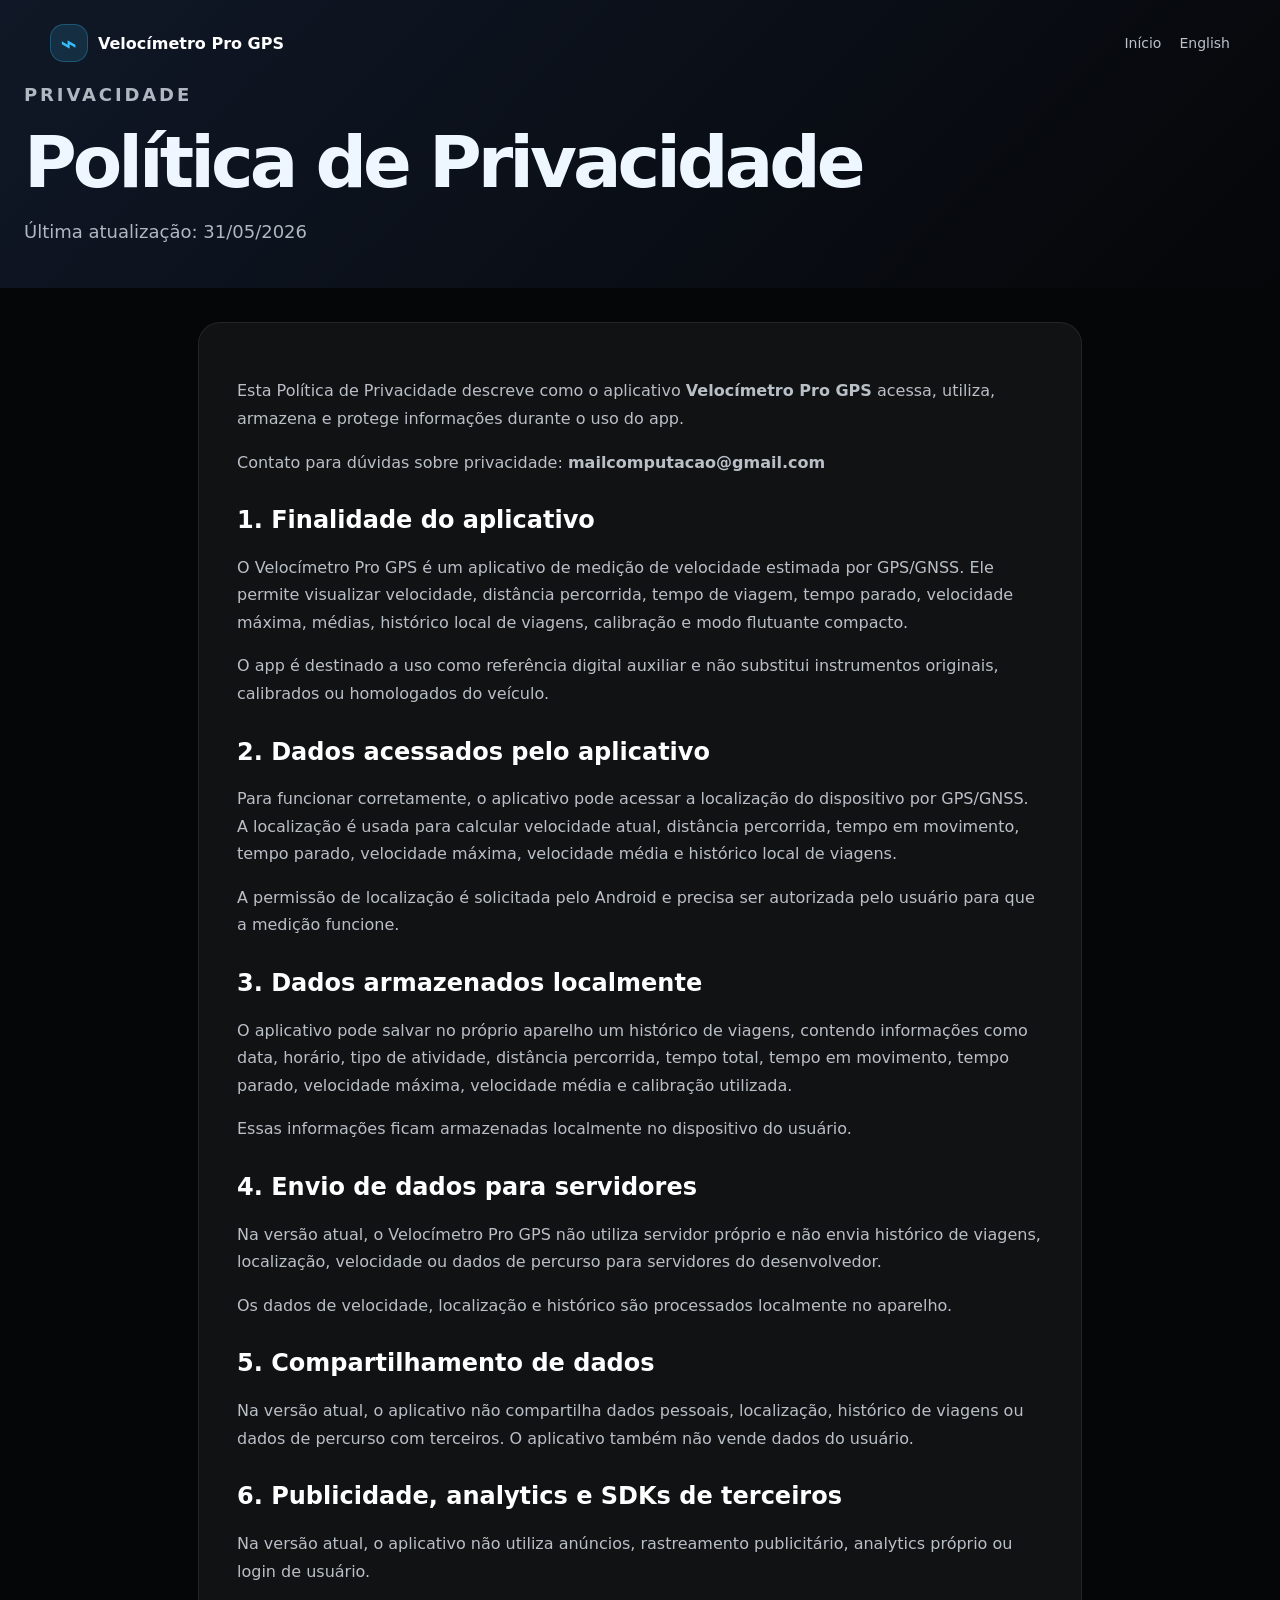
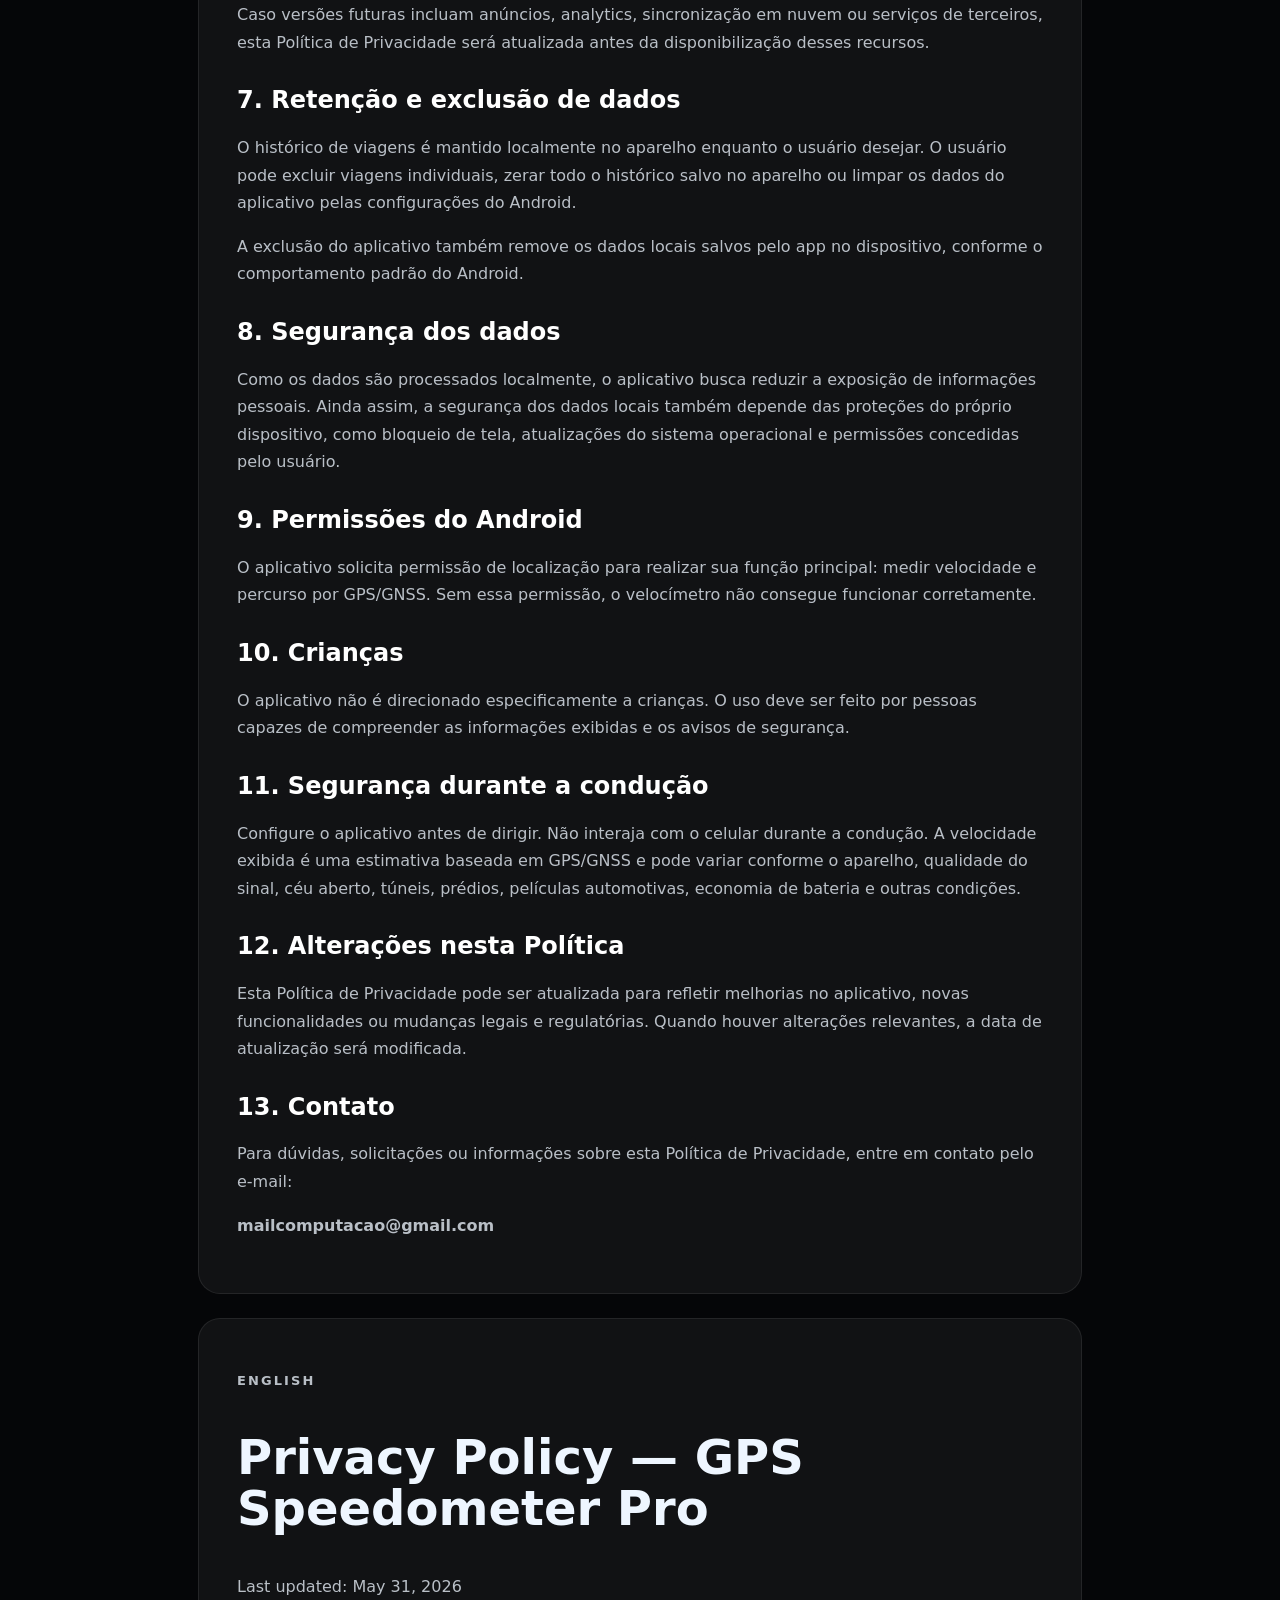
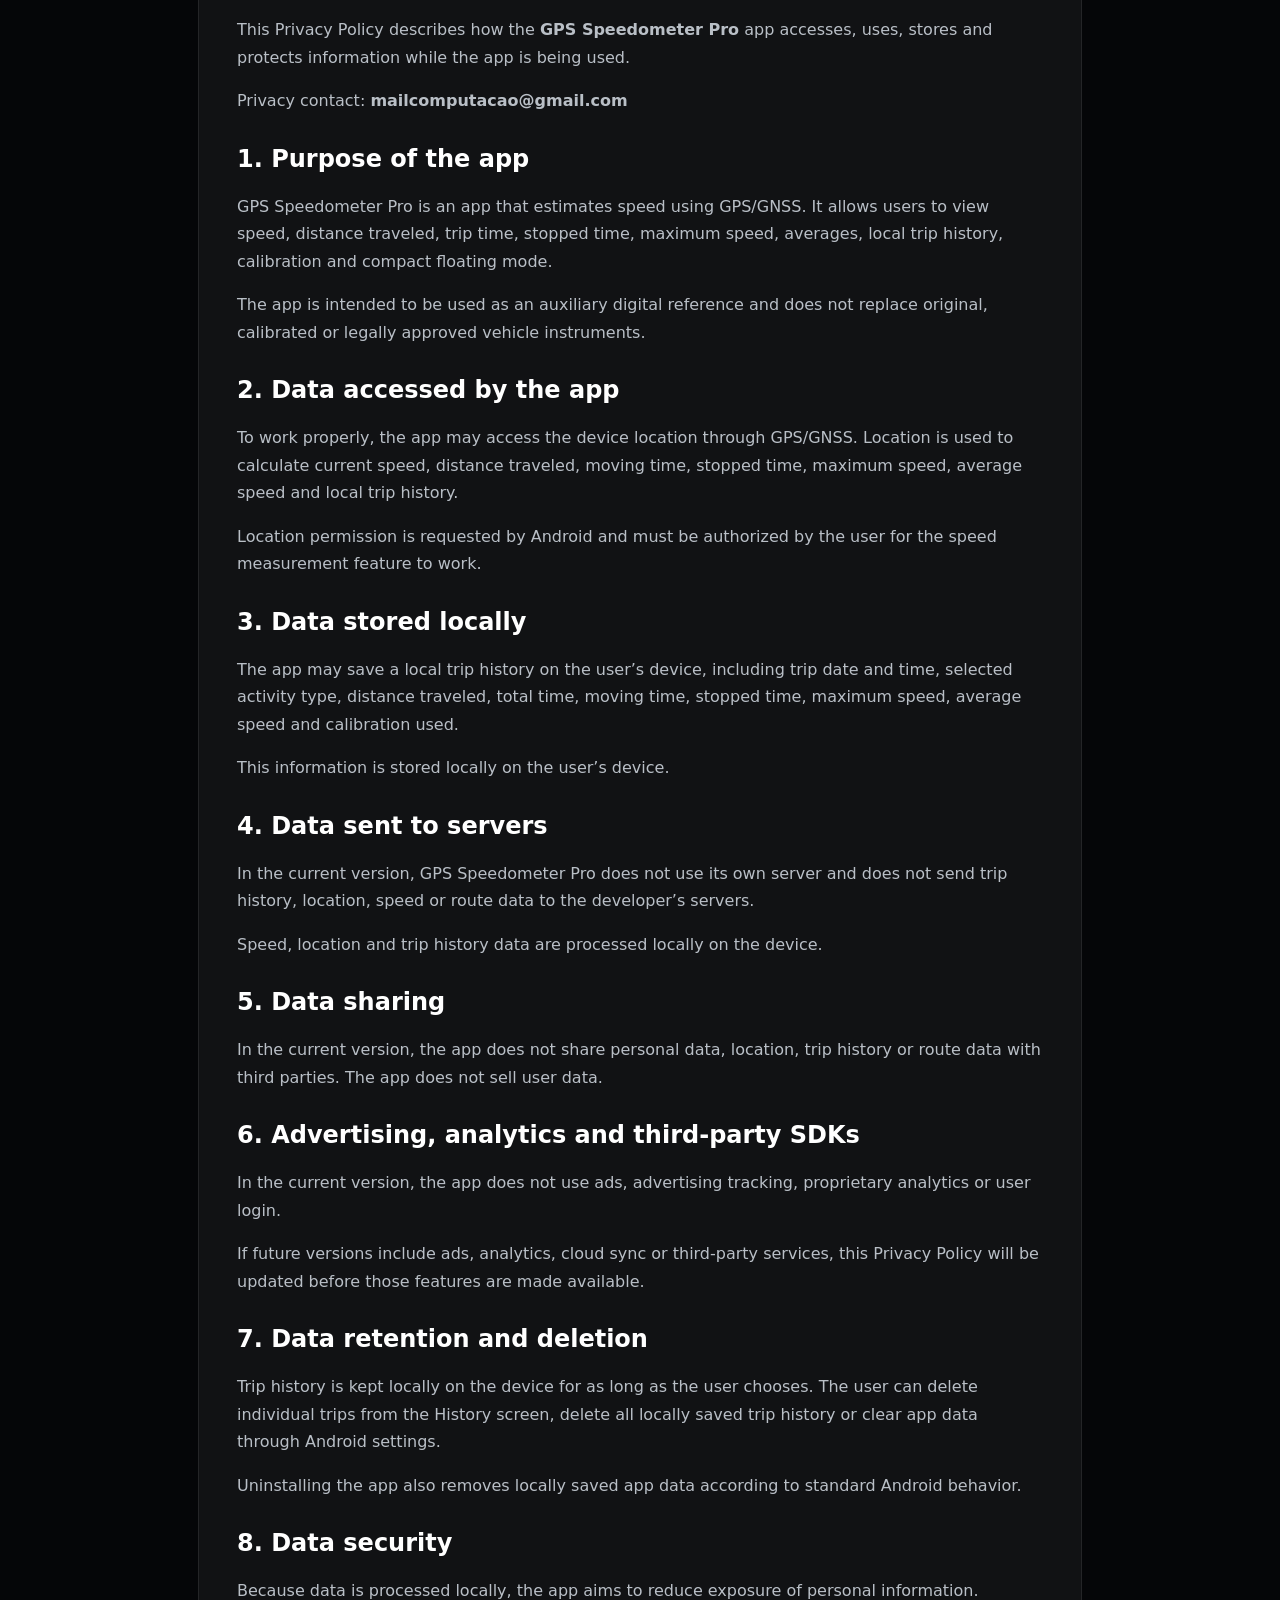
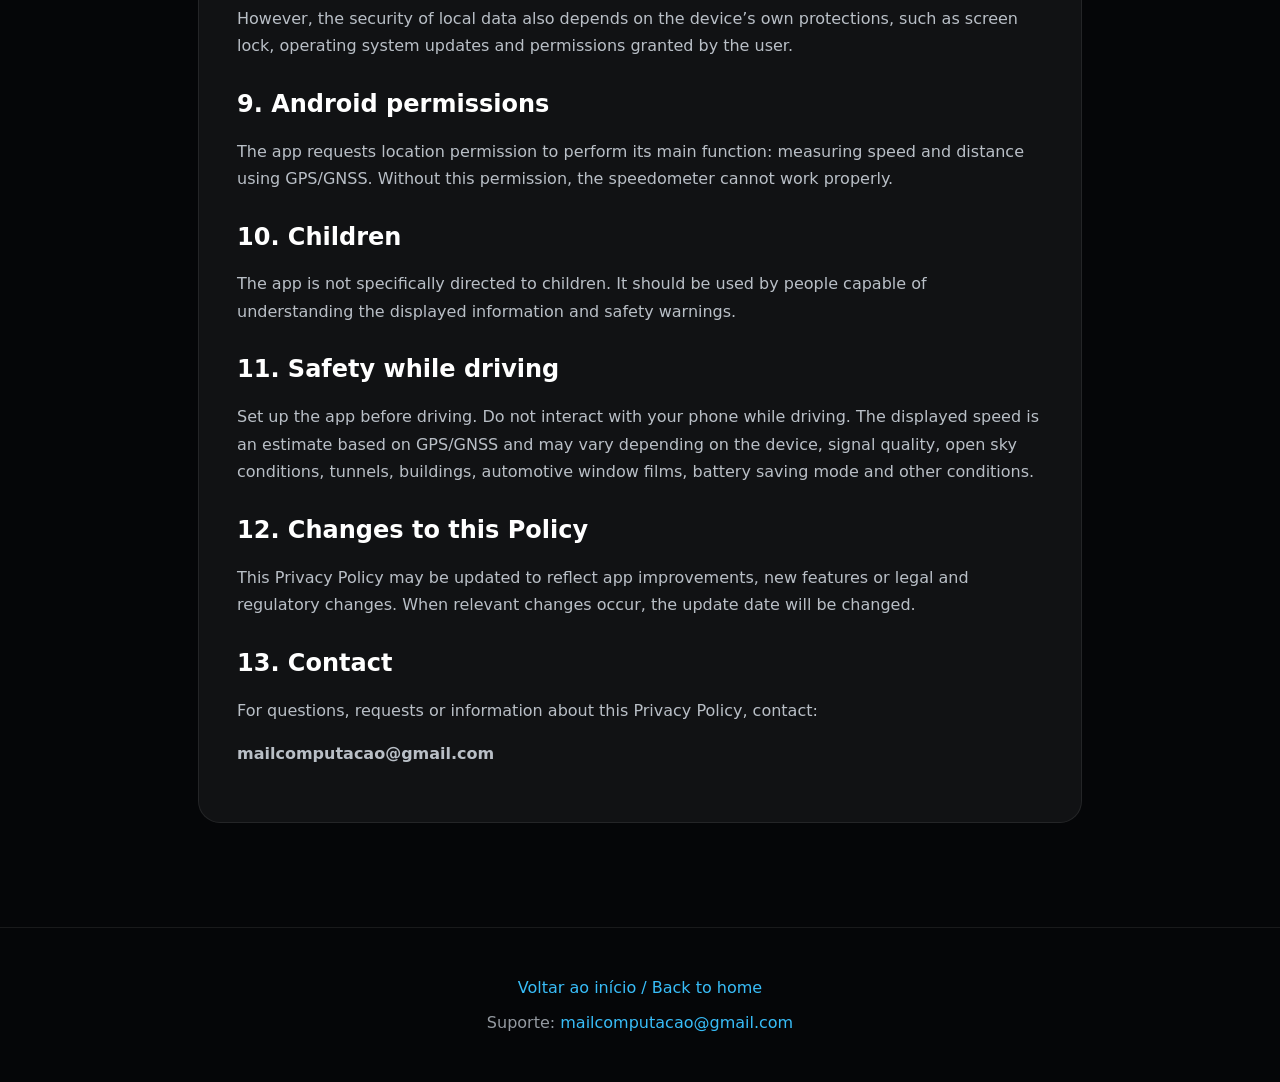
==== privacy.html @ 78d1ceef "Add public website and privacy policy" ====
<!doctype html>
<html lang="pt-BR">
<head>
  <meta charset="utf-8">
  <meta name="viewport" content="width=device-width, initial-scale=1">
  <title>Política de Privacidade | Privacy Policy — Velocímetro Pro GPS</title>
  <meta name="description" content="Política de Privacidade do Velocímetro Pro GPS / GPS Speedometer Pro.">
  <link rel="stylesheet" href="assets/styles.css">
</head>
<body>
  <header class="simple-header">
    <nav class="nav"><a class="brand" href="./"><span class="brand-icon">⌁</span><span>Velocímetro Pro GPS</span></a><div class="nav-links"><a href="./">Início</a><a href="#english">English</a></div></nav>
    <div class="section-title"><p class="eyebrow">Privacidade</p><h1>Política de Privacidade</h1><p>Última atualização: 31/05/2026</p></div>
  </header>
  <main class="policy">
    <section class="policy-card">
      <p>Esta Política de Privacidade descreve como o aplicativo <strong>Velocímetro Pro GPS</strong> acessa, utiliza, armazena e protege informações durante o uso do app.</p>
      <p>Contato para dúvidas sobre privacidade: <strong>mailcomputacao@gmail.com</strong></p>
      <h2>1. Finalidade do aplicativo</h2><p>O Velocímetro Pro GPS é um aplicativo de medição de velocidade estimada por GPS/GNSS. Ele permite visualizar velocidade, distância percorrida, tempo de viagem, tempo parado, velocidade máxima, médias, histórico local de viagens, calibração e modo flutuante compacto.</p><p>O app é destinado a uso como referência digital auxiliar e não substitui instrumentos originais, calibrados ou homologados do veículo.</p>
      <h2>2. Dados acessados pelo aplicativo</h2><p>Para funcionar corretamente, o aplicativo pode acessar a localização do dispositivo por GPS/GNSS. A localização é usada para calcular velocidade atual, distância percorrida, tempo em movimento, tempo parado, velocidade máxima, velocidade média e histórico local de viagens.</p><p>A permissão de localização é solicitada pelo Android e precisa ser autorizada pelo usuário para que a medição funcione.</p>
      <h2>3. Dados armazenados localmente</h2><p>O aplicativo pode salvar no próprio aparelho um histórico de viagens, contendo informações como data, horário, tipo de atividade, distância percorrida, tempo total, tempo em movimento, tempo parado, velocidade máxima, velocidade média e calibração utilizada.</p><p>Essas informações ficam armazenadas localmente no dispositivo do usuário.</p>
      <h2>4. Envio de dados para servidores</h2><p>Na versão atual, o Velocímetro Pro GPS não utiliza servidor próprio e não envia histórico de viagens, localização, velocidade ou dados de percurso para servidores do desenvolvedor.</p><p>Os dados de velocidade, localização e histórico são processados localmente no aparelho.</p>
      <h2>5. Compartilhamento de dados</h2><p>Na versão atual, o aplicativo não compartilha dados pessoais, localização, histórico de viagens ou dados de percurso com terceiros. O aplicativo também não vende dados do usuário.</p>
      <h2>6. Publicidade, analytics e SDKs de terceiros</h2><p>Na versão atual, o aplicativo não utiliza anúncios, rastreamento publicitário, analytics próprio ou login de usuário.</p><p>Caso versões futuras incluam anúncios, analytics, sincronização em nuvem ou serviços de terceiros, esta Política de Privacidade será atualizada antes da disponibilização desses recursos.</p>
      <h2>7. Retenção e exclusão de dados</h2><p>O histórico de viagens é mantido localmente no aparelho enquanto o usuário desejar. O usuário pode excluir viagens individuais, zerar todo o histórico salvo no aparelho ou limpar os dados do aplicativo pelas configurações do Android.</p><p>A exclusão do aplicativo também remove os dados locais salvos pelo app no dispositivo, conforme o comportamento padrão do Android.</p>
      <h2>8. Segurança dos dados</h2><p>Como os dados são processados localmente, o aplicativo busca reduzir a exposição de informações pessoais. Ainda assim, a segurança dos dados locais também depende das proteções do próprio dispositivo, como bloqueio de tela, atualizações do sistema operacional e permissões concedidas pelo usuário.</p>
      <h2>9. Permissões do Android</h2><p>O aplicativo solicita permissão de localização para realizar sua função principal: medir velocidade e percurso por GPS/GNSS. Sem essa permissão, o velocímetro não consegue funcionar corretamente.</p>
      <h2>10. Crianças</h2><p>O aplicativo não é direcionado especificamente a crianças. O uso deve ser feito por pessoas capazes de compreender as informações exibidas e os avisos de segurança.</p>
      <h2>11. Segurança durante a condução</h2><p>Configure o aplicativo antes de dirigir. Não interaja com o celular durante a condução. A velocidade exibida é uma estimativa baseada em GPS/GNSS e pode variar conforme o aparelho, qualidade do sinal, céu aberto, túneis, prédios, películas automotivas, economia de bateria e outras condições.</p>
      <h2>12. Alterações nesta Política</h2><p>Esta Política de Privacidade pode ser atualizada para refletir melhorias no aplicativo, novas funcionalidades ou mudanças legais e regulatórias. Quando houver alterações relevantes, a data de atualização será modificada.</p>
      <h2>13. Contato</h2><p>Para dúvidas, solicitações ou informações sobre esta Política de Privacidade, entre em contato pelo e-mail:</p><p><strong>mailcomputacao@gmail.com</strong></p>
    </section>
    <section id="english" class="policy-card">
      <p class="eyebrow">English</p><h1>Privacy Policy — GPS Speedometer Pro</h1><p>Last updated: May 31, 2026</p>
      <p>This Privacy Policy describes how the <strong>GPS Speedometer Pro</strong> app accesses, uses, stores and protects information while the app is being used.</p><p>Privacy contact: <strong>mailcomputacao@gmail.com</strong></p>
      <h2>1. Purpose of the app</h2><p>GPS Speedometer Pro is an app that estimates speed using GPS/GNSS. It allows users to view speed, distance traveled, trip time, stopped time, maximum speed, averages, local trip history, calibration and compact floating mode.</p><p>The app is intended to be used as an auxiliary digital reference and does not replace original, calibrated or legally approved vehicle instruments.</p>
      <h2>2. Data accessed by the app</h2><p>To work properly, the app may access the device location through GPS/GNSS. Location is used to calculate current speed, distance traveled, moving time, stopped time, maximum speed, average speed and local trip history.</p><p>Location permission is requested by Android and must be authorized by the user for the speed measurement feature to work.</p>
      <h2>3. Data stored locally</h2><p>The app may save a local trip history on the user’s device, including trip date and time, selected activity type, distance traveled, total time, moving time, stopped time, maximum speed, average speed and calibration used.</p><p>This information is stored locally on the user’s device.</p>
      <h2>4. Data sent to servers</h2><p>In the current version, GPS Speedometer Pro does not use its own server and does not send trip history, location, speed or route data to the developer’s servers.</p><p>Speed, location and trip history data are processed locally on the device.</p>
      <h2>5. Data sharing</h2><p>In the current version, the app does not share personal data, location, trip history or route data with third parties. The app does not sell user data.</p>
      <h2>6. Advertising, analytics and third-party SDKs</h2><p>In the current version, the app does not use ads, advertising tracking, proprietary analytics or user login.</p><p>If future versions include ads, analytics, cloud sync or third-party services, this Privacy Policy will be updated before those features are made available.</p>
      <h2>7. Data retention and deletion</h2><p>Trip history is kept locally on the device for as long as the user chooses. The user can delete individual trips from the History screen, delete all locally saved trip history or clear app data through Android settings.</p><p>Uninstalling the app also removes locally saved app data according to standard Android behavior.</p>
      <h2>8. Data security</h2><p>Because data is processed locally, the app aims to reduce exposure of personal information. However, the security of local data also depends on the device’s own protections, such as screen lock, operating system updates and permissions granted by the user.</p>
      <h2>9. Android permissions</h2><p>The app requests location permission to perform its main function: measuring speed and distance using GPS/GNSS. Without this permission, the speedometer cannot work properly.</p>
      <h2>10. Children</h2><p>The app is not specifically directed to children. It should be used by people capable of understanding the displayed information and safety warnings.</p>
      <h2>11. Safety while driving</h2><p>Set up the app before driving. Do not interact with your phone while driving. The displayed speed is an estimate based on GPS/GNSS and may vary depending on the device, signal quality, open sky conditions, tunnels, buildings, automotive window films, battery saving mode and other conditions.</p>
      <h2>12. Changes to this Policy</h2><p>This Privacy Policy may be updated to reflect app improvements, new features or legal and regulatory changes. When relevant changes occur, the update date will be changed.</p>
      <h2>13. Contact</h2><p>For questions, requests or information about this Privacy Policy, contact:</p><p><strong>mailcomputacao@gmail.com</strong></p>
    </section>
  </main>
  <footer class="footer"><p><a href="./">Voltar ao início / Back to home</a></p><p>Suporte: <a href="mailto:mailcomputacao@gmail.com">mailcomputacao@gmail.com</a></p></footer>
</body>
</html>
---- assets/styles.css ----
*{box-sizing:border-box}html{scroll-behavior:smooth}body{margin:0;font-family:Inter,system-ui,-apple-system,BlinkMacSystemFont,"Segoe UI",sans-serif;background:#050608;color:#eef6ff}a{color:#38bdf8;text-decoration:none}a:hover{text-decoration:underline}.hero{min-height:100vh;padding:24px;background:radial-gradient(circle at top left,rgba(56,189,248,.18),transparent 34rem),linear-gradient(135deg,#0f1720,#050608 72%)}.nav{max-width:1180px;margin:0 auto;display:flex;align-items:center;justify-content:space-between;gap:20px}.brand{display:flex;align-items:center;gap:10px;font-weight:900;color:#fff}.brand-icon{display:grid;place-items:center;width:38px;height:38px;border-radius:14px;background:rgba(56,189,248,.14);color:#38bdf8;border:1px solid rgba(56,189,248,.28);font-size:28px}.nav-links{display:flex;gap:18px;flex-wrap:wrap}.nav-links a{color:rgba(238,246,255,.78);font-size:14px}.hero-grid{max-width:1180px;margin:72px auto 0;display:grid;grid-template-columns:1.08fr .92fr;gap:48px;align-items:center}.eyebrow{color:#38bdf8;text-transform:uppercase;letter-spacing:.16em;font-size:13px;font-weight:900}.hero h1,.section-title h1,.section-title h2{font-size:clamp(38px,6vw,72px);line-height:.96;margin:12px 0 20px;letter-spacing:-.055em}.section-title h2{font-size:clamp(30px,4vw,50px)}.lead{font-size:20px;line-height:1.6;color:rgba(238,246,255,.76);max-width:760px}.actions{display:flex;gap:14px;flex-wrap:wrap;margin-top:28px}.button{display:inline-flex;align-items:center;justify-content:center;padding:14px 18px;border-radius:16px;font-weight:900}.button.primary{background:#38bdf8;color:#031018}.button.secondary{background:rgba(255,255,255,.06);color:#eef6ff;border:1px solid rgba(255,255,255,.12)}.note,.warning{color:rgba(238,246,255,.58);font-size:14px;line-height:1.5}.phone-card{padding:18px;border-radius:36px;background:linear-gradient(145deg,#111827,#070a0e);border:1px solid rgba(56,189,248,.22);box-shadow:0 32px 80px rgba(0,0,0,.45)}.status-row{display:flex;justify-content:space-between;color:rgba(238,246,255,.68);font-size:13px}.speed-panel{margin:22px 0;padding:28px;border-radius:30px;background:radial-gradient(circle at 50% 0,rgba(56,189,248,.16),transparent 58%),#050608;text-align:center;border:1px solid rgba(255,255,255,.05)}.speed{font-size:clamp(110px,18vw,190px);line-height:.85;font-weight:1000;letter-spacing:-.1em;color:#38bdf8;text-shadow:0 0 26px rgba(56,189,248,.22)}.unit{margin-top:12px;letter-spacing:.5em;color:rgba(238,246,255,.74);font-weight:900}.metrics{display:grid;grid-template-columns:1fr 1fr;gap:10px}.metrics div,.card,.download-box,.policy-card{background:rgba(255,255,255,.05);border:1px solid rgba(255,255,255,.08);border-radius:22px}.metrics div{padding:14px}.metrics strong,.metrics span{display:block}.metrics strong{font-size:13px;color:rgba(238,246,255,.62)}.metrics span{font-weight:900;margin-top:6px}.section{max-width:1180px;margin:0 auto;padding:82px 24px}.section.alt{max-width:none;background:#080c12}.section.alt .section-title,.section.alt .screenshot-grid{max-width:1180px;margin-left:auto;margin-right:auto}.section-title p{color:rgba(238,246,255,.72);line-height:1.65;font-size:18px}.cards{display:grid;grid-template-columns:repeat(3,1fr);gap:16px;margin-top:30px}.card{padding:22px}.card h3{margin:0 0 10px}.card p{color:rgba(238,246,255,.7);line-height:1.55}.screenshot-grid{display:grid;grid-template-columns:repeat(4,1fr);gap:16px;margin-top:30px}.shot{min-height:180px;display:grid;place-items:center;text-align:center;padding:18px;border-radius:24px;background:linear-gradient(145deg,rgba(56,189,248,.13),rgba(255,255,255,.04));border:1px dashed rgba(56,189,248,.3);color:rgba(238,246,255,.76);font-weight:900}.download-box{padding:34px}.download-box h2{font-size:36px;margin:0 0 12px}.english{padding-top:28px}.footer{padding:34px 24px;text-align:center;color:rgba(238,246,255,.62);border-top:1px solid rgba(255,255,255,.08)}.simple-header{padding:24px;background:linear-gradient(135deg,#101827,#050608)}.policy{max-width:920px;margin:0 auto;padding:34px 18px 80px}.policy-card{padding:clamp(22px,4vw,38px);margin-bottom:24px}.policy-card h1{font-size:clamp(30px,5vw,48px);line-height:1.05}.policy-card h2{margin-top:30px;color:#fff}.policy-card p,.policy-card li{color:rgba(238,246,255,.76);line-height:1.72}@media(max-width:860px){.nav{align-items:flex-start;flex-direction:column}.hero-grid{grid-template-columns:1fr;margin-top:46px}.cards{grid-template-columns:1fr}.screenshot-grid{grid-template-columns:1fr 1fr}.hero{padding:18px}.section{padding:58px 18px}}@media(max-width:520px){.screenshot-grid{grid-template-columns:1fr}.actions{flex-direction:column}.button{width:100%}.speed{font-size:130px}.unit{letter-spacing:.35em}.metrics{grid-template-columns:1fr}}
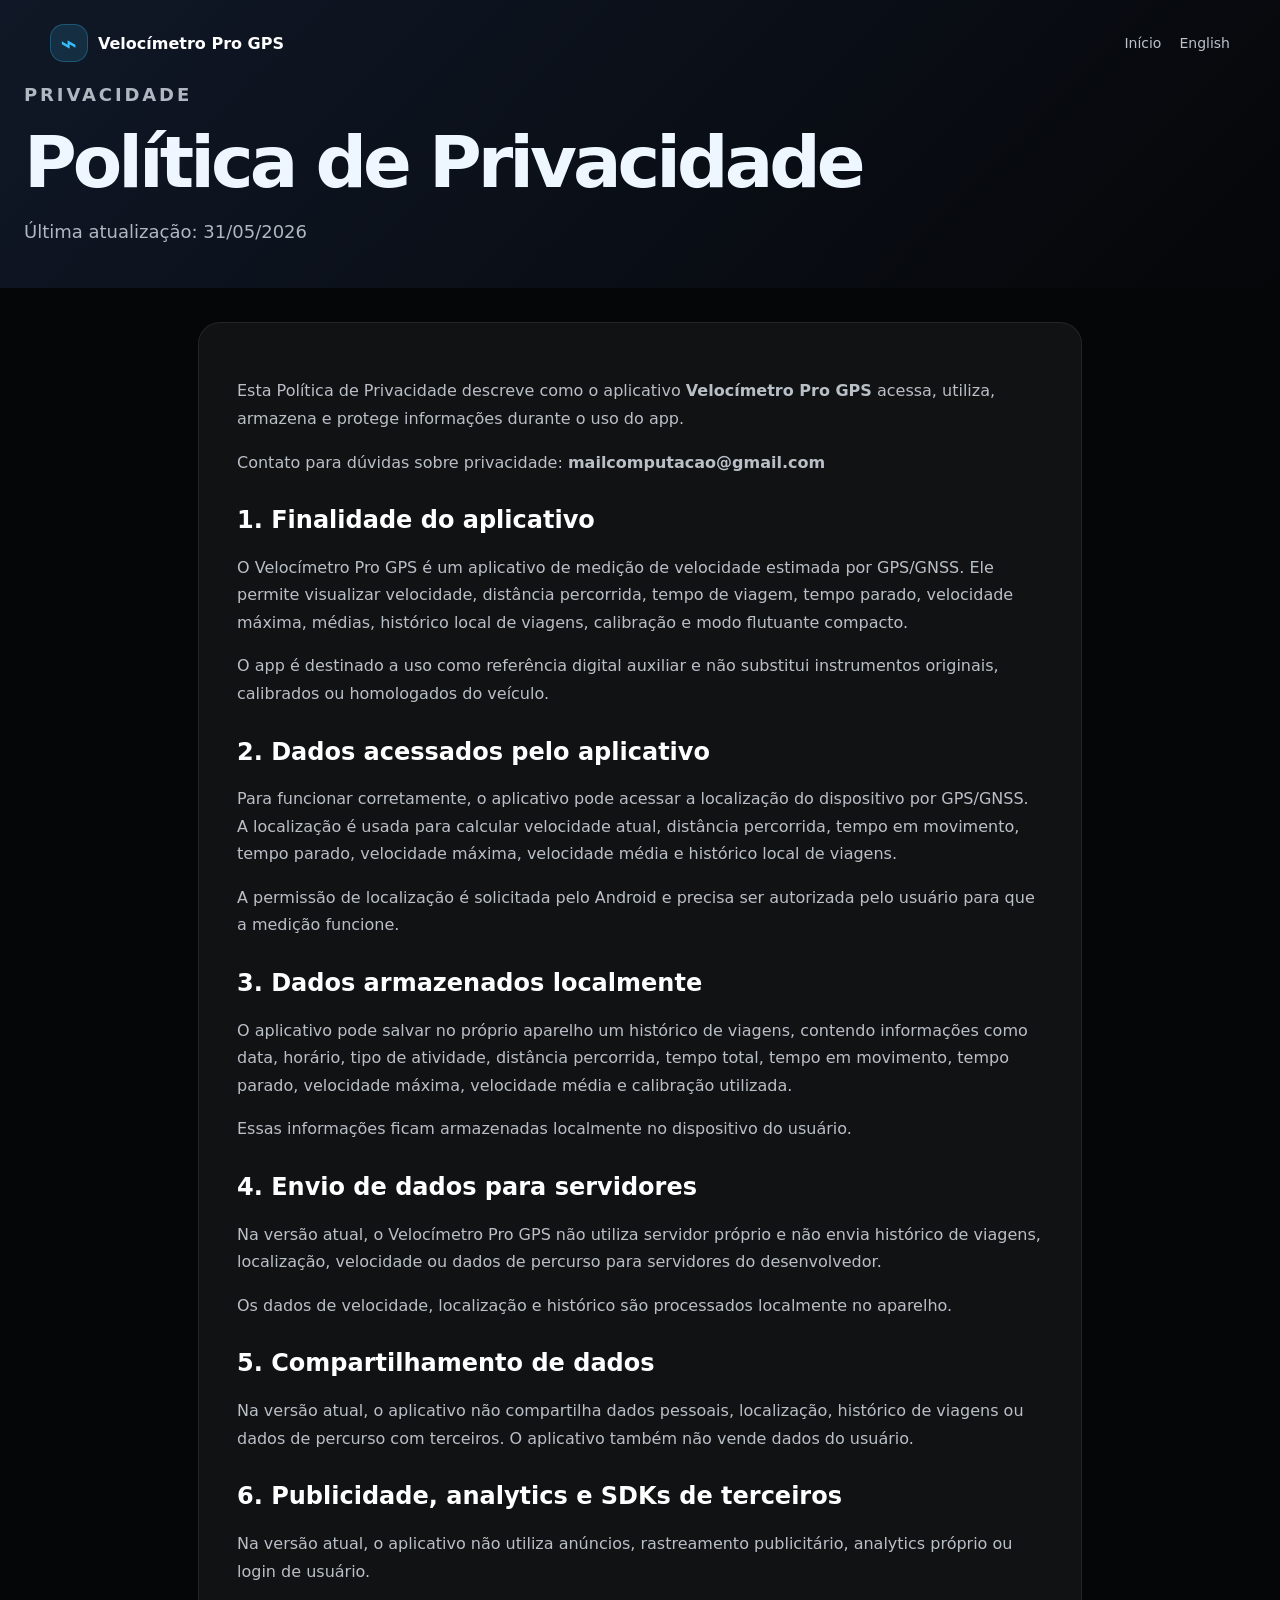
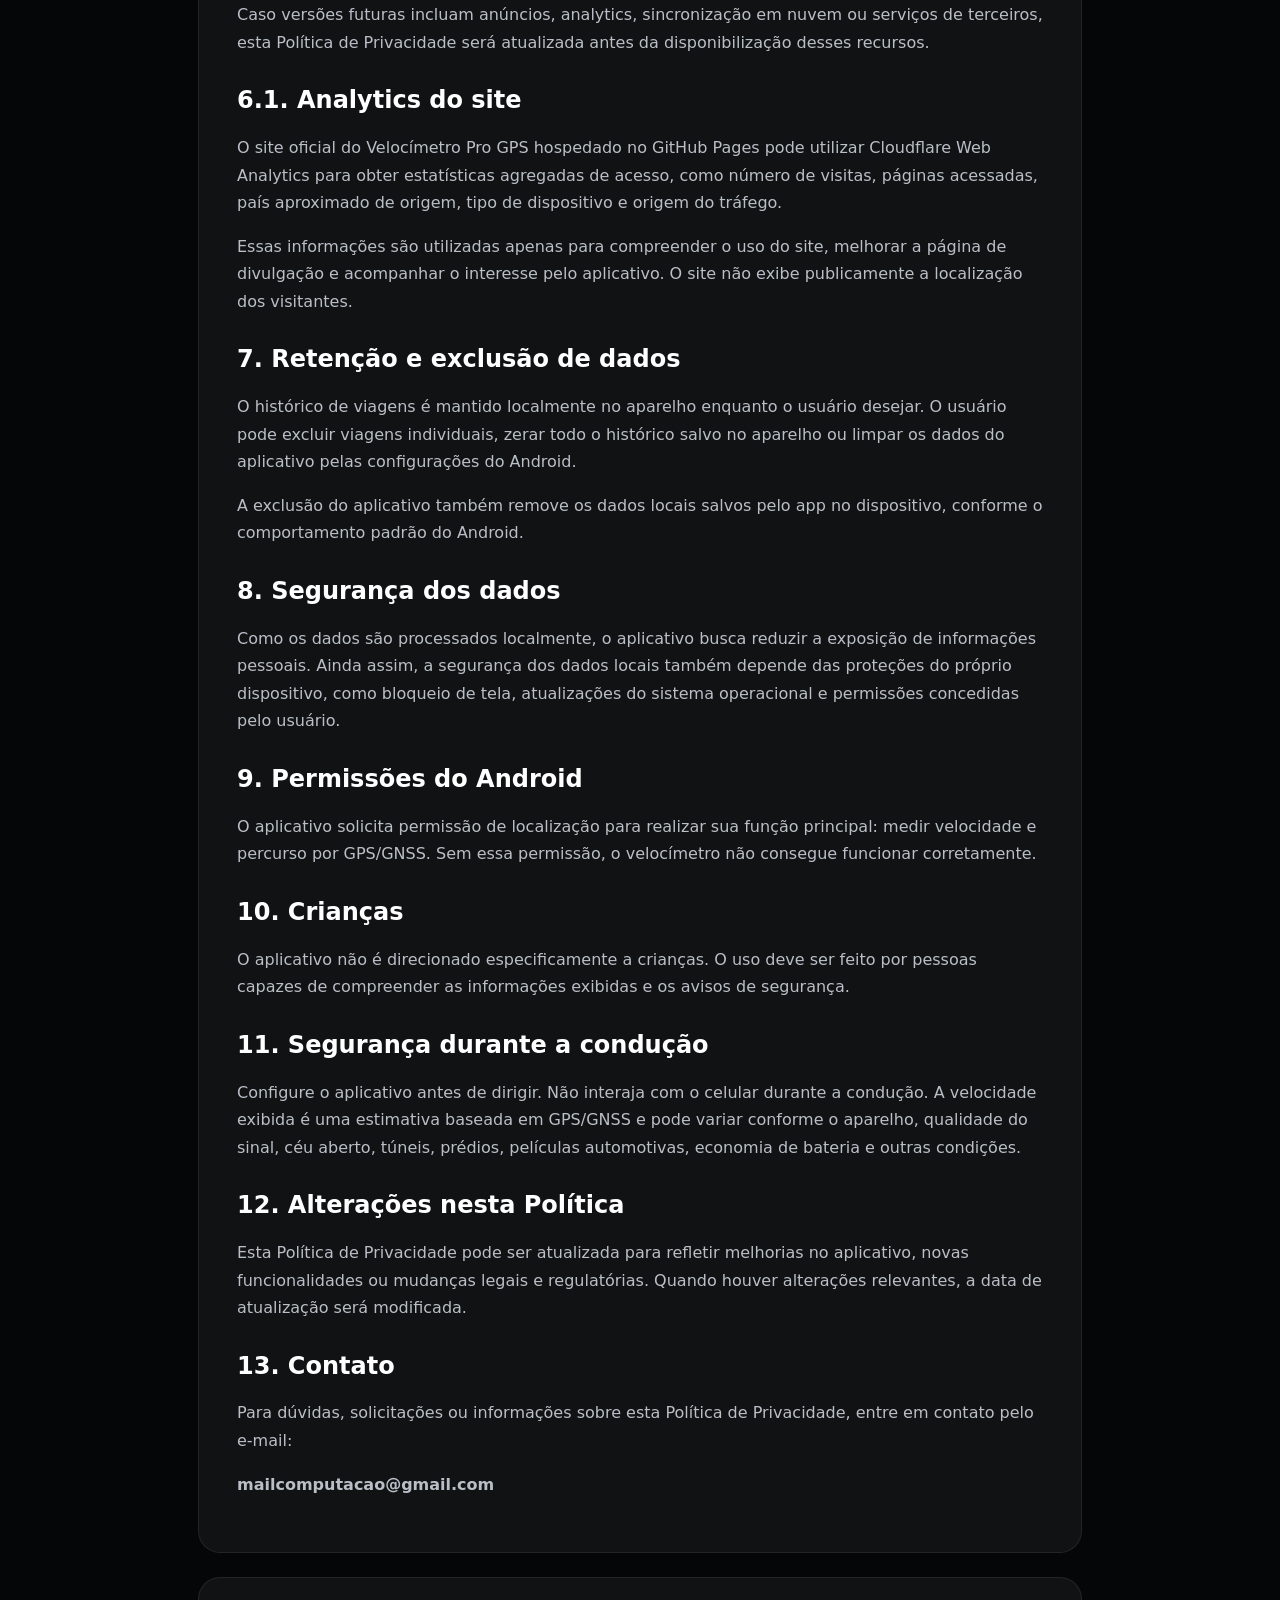
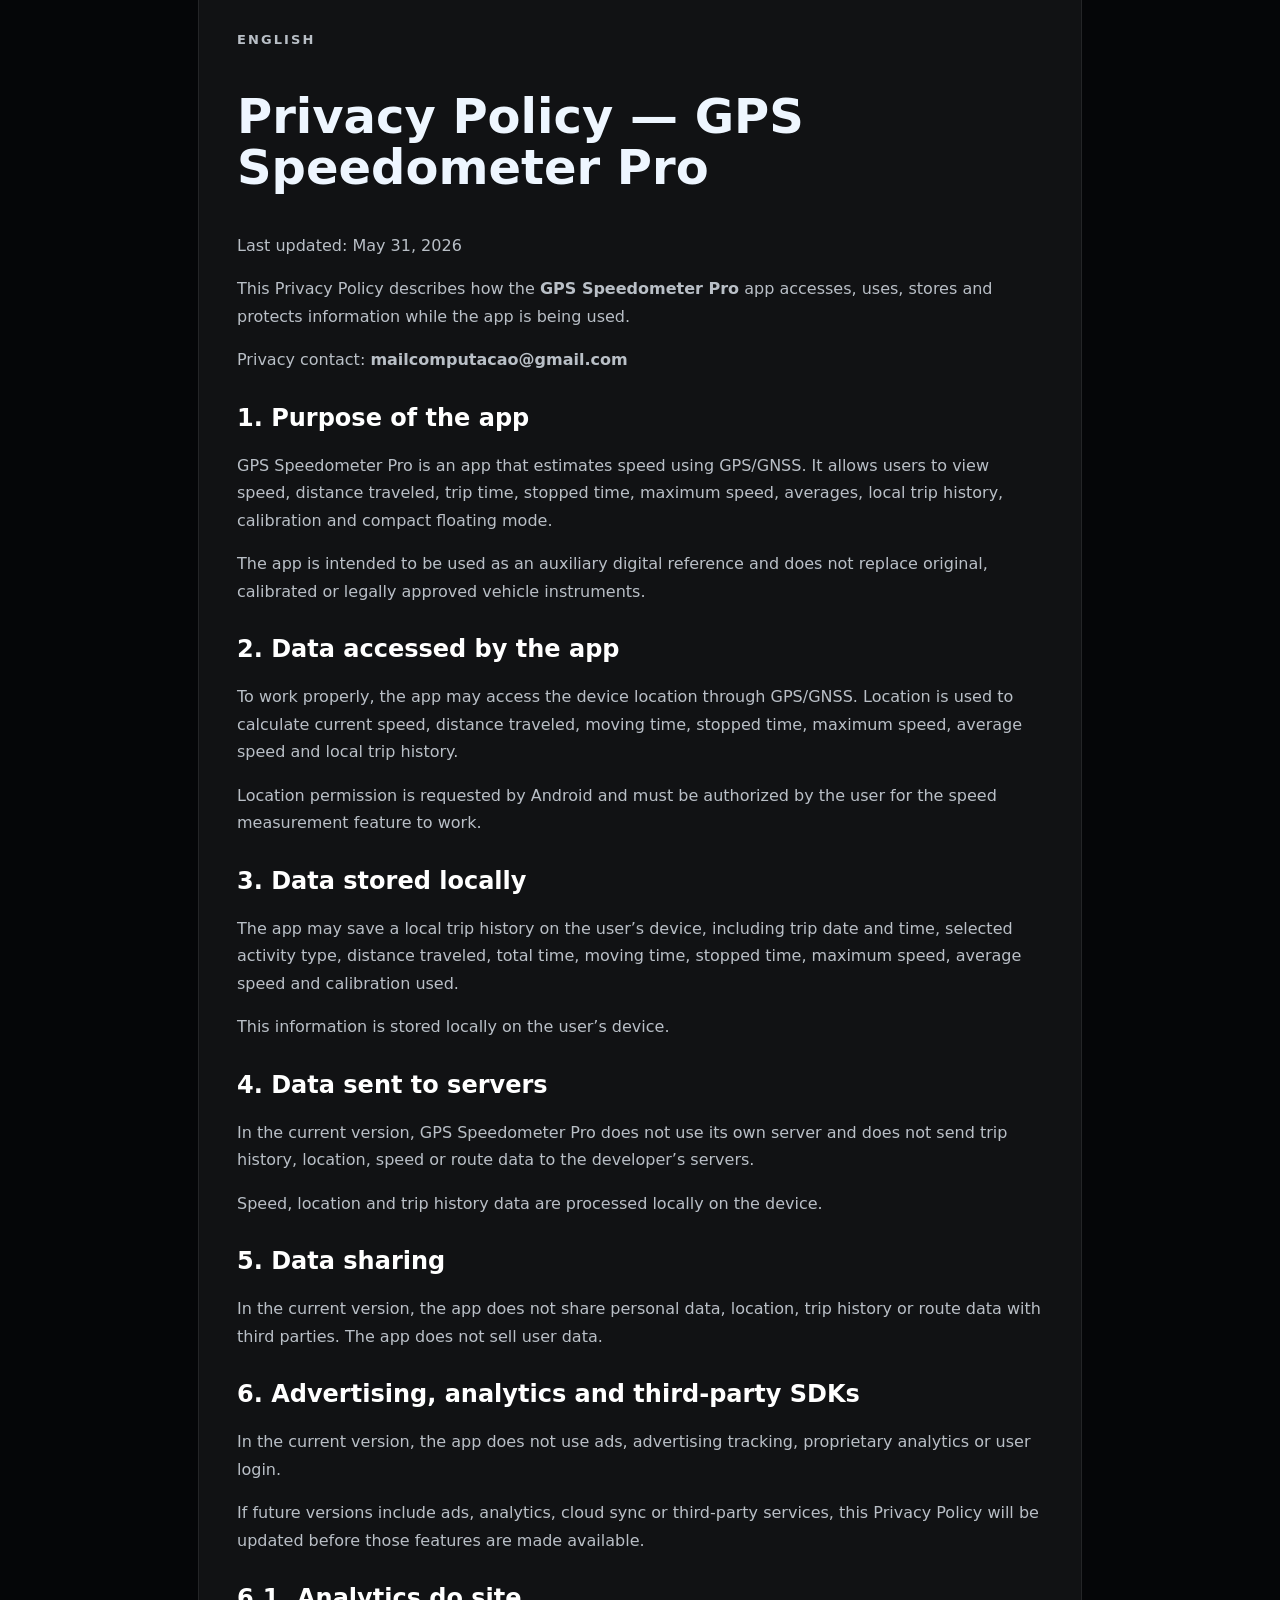
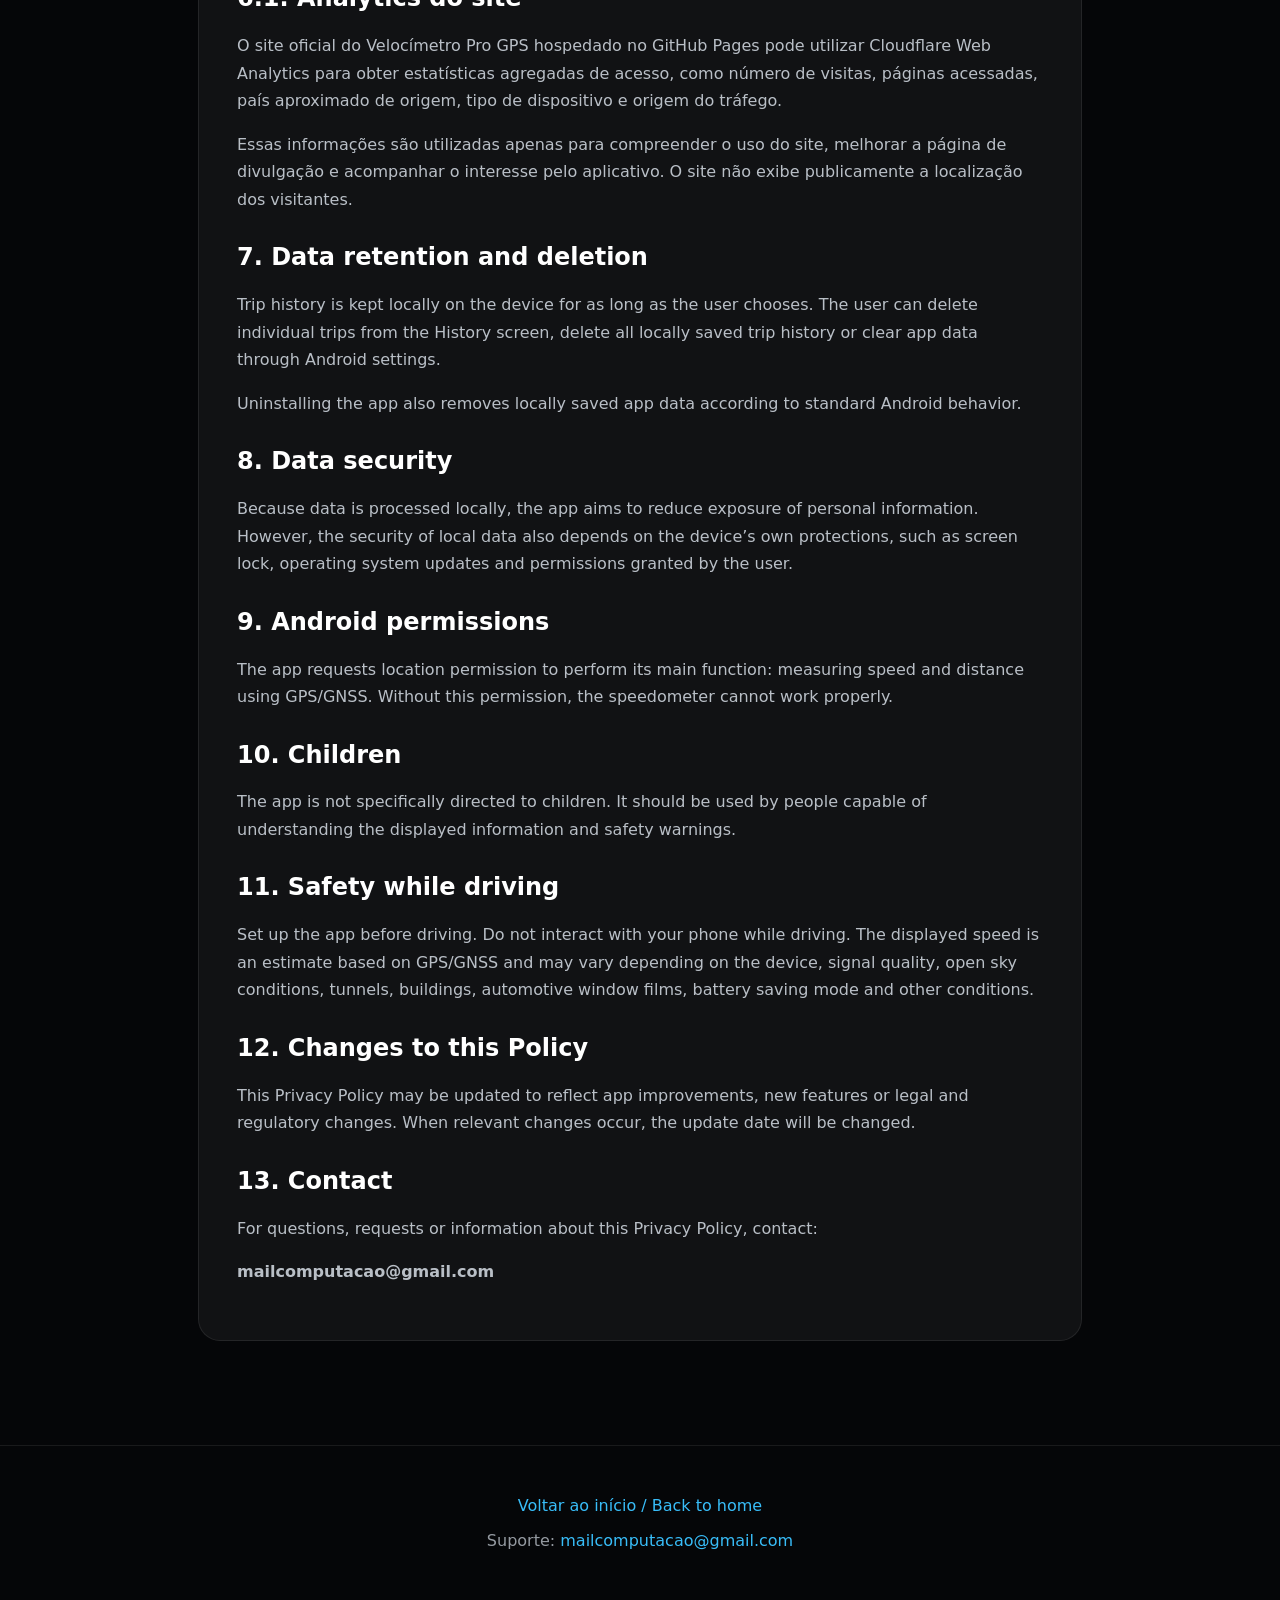
==== commit 7e4ac33f: "Add Cloudflare Web Analytics" ====
--- a/privacy.html
+++ b/privacy.html
@@ -22,6 +22,9 @@
       <h2>4. Envio de dados para servidores</h2><p>Na versão atual, o Velocímetro Pro GPS não utiliza servidor próprio e não envia histórico de viagens, localização, velocidade ou dados de percurso para servidores do desenvolvedor.</p><p>Os dados de velocidade, localização e histórico são processados localmente no aparelho.</p>
       <h2>5. Compartilhamento de dados</h2><p>Na versão atual, o aplicativo não compartilha dados pessoais, localização, histórico de viagens ou dados de percurso com terceiros. O aplicativo também não vende dados do usuário.</p>
       <h2>6. Publicidade, analytics e SDKs de terceiros</h2><p>Na versão atual, o aplicativo não utiliza anúncios, rastreamento publicitário, analytics próprio ou login de usuário.</p><p>Caso versões futuras incluam anúncios, analytics, sincronização em nuvem ou serviços de terceiros, esta Política de Privacidade será atualizada antes da disponibilização desses recursos.</p>
+      <h2>6.1. Analytics do site</h2>
+      <p>O site oficial do Velocímetro Pro GPS hospedado no GitHub Pages pode utilizar Cloudflare Web Analytics para obter estatísticas agregadas de acesso, como número de visitas, páginas acessadas, país aproximado de origem, tipo de dispositivo e origem do tráfego.</p>
+      <p>Essas informações são utilizadas apenas para compreender o uso do site, melhorar a página de divulgação e acompanhar o interesse pelo aplicativo. O site não exibe publicamente a localização dos visitantes.</p>
       <h2>7. Retenção e exclusão de dados</h2><p>O histórico de viagens é mantido localmente no aparelho enquanto o usuário desejar. O usuário pode excluir viagens individuais, zerar todo o histórico salvo no aparelho ou limpar os dados do aplicativo pelas configurações do Android.</p><p>A exclusão do aplicativo também remove os dados locais salvos pelo app no dispositivo, conforme o comportamento padrão do Android.</p>
       <h2>8. Segurança dos dados</h2><p>Como os dados são processados localmente, o aplicativo busca reduzir a exposição de informações pessoais. Ainda assim, a segurança dos dados locais também depende das proteções do próprio dispositivo, como bloqueio de tela, atualizações do sistema operacional e permissões concedidas pelo usuário.</p>
       <h2>9. Permissões do Android</h2><p>O aplicativo solicita permissão de localização para realizar sua função principal: medir velocidade e percurso por GPS/GNSS. Sem essa permissão, o velocímetro não consegue funcionar corretamente.</p>
@@ -39,6 +42,9 @@
       <h2>4. Data sent to servers</h2><p>In the current version, GPS Speedometer Pro does not use its own server and does not send trip history, location, speed or route data to the developer’s servers.</p><p>Speed, location and trip history data are processed locally on the device.</p>
       <h2>5. Data sharing</h2><p>In the current version, the app does not share personal data, location, trip history or route data with third parties. The app does not sell user data.</p>
       <h2>6. Advertising, analytics and third-party SDKs</h2><p>In the current version, the app does not use ads, advertising tracking, proprietary analytics or user login.</p><p>If future versions include ads, analytics, cloud sync or third-party services, this Privacy Policy will be updated before those features are made available.</p>
+      <h2>6.1. Analytics do site</h2>
+      <p>O site oficial do Velocímetro Pro GPS hospedado no GitHub Pages pode utilizar Cloudflare Web Analytics para obter estatísticas agregadas de acesso, como número de visitas, páginas acessadas, país aproximado de origem, tipo de dispositivo e origem do tráfego.</p>
+      <p>Essas informações são utilizadas apenas para compreender o uso do site, melhorar a página de divulgação e acompanhar o interesse pelo aplicativo. O site não exibe publicamente a localização dos visitantes.</p>
       <h2>7. Data retention and deletion</h2><p>Trip history is kept locally on the device for as long as the user chooses. The user can delete individual trips from the History screen, delete all locally saved trip history or clear app data through Android settings.</p><p>Uninstalling the app also removes locally saved app data according to standard Android behavior.</p>
       <h2>8. Data security</h2><p>Because data is processed locally, the app aims to reduce exposure of personal information. However, the security of local data also depends on the device’s own protections, such as screen lock, operating system updates and permissions granted by the user.</p>
       <h2>9. Android permissions</h2><p>The app requests location permission to perform its main function: measuring speed and distance using GPS/GNSS. Without this permission, the speedometer cannot work properly.</p>
@@ -49,5 +55,8 @@
     </section>
   </main>
   <footer class="footer"><p><a href="./">Voltar ao início / Back to home</a></p><p>Suporte: <a href="mailto:mailcomputacao@gmail.com">mailcomputacao@gmail.com</a></p></footer>
+  <!-- Cloudflare Web Analytics -->
+  <script defer src='https://static.cloudflareinsights.com/beacon.min.js' data-cf-beacon='{"token": "2b89982c323a4a968f24332f9c5faef8"}'></script>
+  <!-- End Cloudflare Web Analytics -->
 </body>
 </html>
--- a/assets/styles.css
+++ b/assets/styles.css
@@ -1 +1,51 @@
-*{box-sizing:border-box}html{scroll-behavior:smooth}body{margin:0;font-family:Inter,system-ui,-apple-system,BlinkMacSystemFont,"Segoe UI",sans-serif;background:#050608;color:#eef6ff}a{color:#38bdf8;text-decoration:none}a:hover{text-decoration:underline}.hero{min-height:100vh;padding:24px;background:radial-gradient(circle at top left,rgba(56,189,248,.18),transparent 34rem),linear-gradient(135deg,#0f1720,#050608 72%)}.nav{max-width:1180px;margin:0 auto;display:flex;align-items:center;justify-content:space-between;gap:20px}.brand{display:flex;align-items:center;gap:10px;font-weight:900;color:#fff}.brand-icon{display:grid;place-items:center;width:38px;height:38px;border-radius:14px;background:rgba(56,189,248,.14);color:#38bdf8;border:1px solid rgba(56,189,248,.28);font-size:28px}.nav-links{display:flex;gap:18px;flex-wrap:wrap}.nav-links a{color:rgba(238,246,255,.78);font-size:14px}.hero-grid{max-width:1180px;margin:72px auto 0;display:grid;grid-template-columns:1.08fr .92fr;gap:48px;align-items:center}.eyebrow{color:#38bdf8;text-transform:uppercase;letter-spacing:.16em;font-size:13px;font-weight:900}.hero h1,.section-title h1,.section-title h2{font-size:clamp(38px,6vw,72px);line-height:.96;margin:12px 0 20px;letter-spacing:-.055em}.section-title h2{font-size:clamp(30px,4vw,50px)}.lead{font-size:20px;line-height:1.6;color:rgba(238,246,255,.76);max-width:760px}.actions{display:flex;gap:14px;flex-wrap:wrap;margin-top:28px}.button{display:inline-flex;align-items:center;justify-content:center;padding:14px 18px;border-radius:16px;font-weight:900}.button.primary{background:#38bdf8;color:#031018}.button.secondary{background:rgba(255,255,255,.06);color:#eef6ff;border:1px solid rgba(255,255,255,.12)}.note,.warning{color:rgba(238,246,255,.58);font-size:14px;line-height:1.5}.phone-card{padding:18px;border-radius:36px;background:linear-gradient(145deg,#111827,#070a0e);border:1px solid rgba(56,189,248,.22);box-shadow:0 32px 80px rgba(0,0,0,.45)}.status-row{display:flex;justify-content:space-between;color:rgba(238,246,255,.68);font-size:13px}.speed-panel{margin:22px 0;padding:28px;border-radius:30px;background:radial-gradient(circle at 50% 0,rgba(56,189,248,.16),transparent 58%),#050608;text-align:center;border:1px solid rgba(255,255,255,.05)}.speed{font-size:clamp(110px,18vw,190px);line-height:.85;font-weight:1000;letter-spacing:-.1em;color:#38bdf8;text-shadow:0 0 26px rgba(56,189,248,.22)}.unit{margin-top:12px;letter-spacing:.5em;color:rgba(238,246,255,.74);font-weight:900}.metrics{display:grid;grid-template-columns:1fr 1fr;gap:10px}.metrics div,.card,.download-box,.policy-card{background:rgba(255,255,255,.05);border:1px solid rgba(255,255,255,.08);border-radius:22px}.metrics div{padding:14px}.metrics strong,.metrics span{display:block}.metrics strong{font-size:13px;color:rgba(238,246,255,.62)}.metrics span{font-weight:900;margin-top:6px}.section{max-width:1180px;margin:0 auto;padding:82px 24px}.section.alt{max-width:none;background:#080c12}.section.alt .section-title,.section.alt .screenshot-grid{max-width:1180px;margin-left:auto;margin-right:auto}.section-title p{color:rgba(238,246,255,.72);line-height:1.65;font-size:18px}.cards{display:grid;grid-template-columns:repeat(3,1fr);gap:16px;margin-top:30px}.card{padding:22px}.card h3{margin:0 0 10px}.card p{color:rgba(238,246,255,.7);line-height:1.55}.screenshot-grid{display:grid;grid-template-columns:repeat(4,1fr);gap:16px;margin-top:30px}.shot{min-height:180px;display:grid;place-items:center;text-align:center;padding:18px;border-radius:24px;background:linear-gradient(145deg,rgba(56,189,248,.13),rgba(255,255,255,.04));border:1px dashed rgba(56,189,248,.3);color:rgba(238,246,255,.76);font-weight:900}.download-box{padding:34px}.download-box h2{font-size:36px;margin:0 0 12px}.english{padding-top:28px}.footer{padding:34px 24px;text-align:center;color:rgba(238,246,255,.62);border-top:1px solid rgba(255,255,255,.08)}.simple-header{padding:24px;background:linear-gradient(135deg,#101827,#050608)}.policy{max-width:920px;margin:0 auto;padding:34px 18px 80px}.policy-card{padding:clamp(22px,4vw,38px);margin-bottom:24px}.policy-card h1{font-size:clamp(30px,5vw,48px);line-height:1.05}.policy-card h2{margin-top:30px;color:#fff}.policy-card p,.policy-card li{color:rgba(238,246,255,.76);line-height:1.72}@media(max-width:860px){.nav{align-items:flex-start;flex-direction:column}.hero-grid{grid-template-columns:1fr;margin-top:46px}.cards{grid-template-columns:1fr}.screenshot-grid{grid-template-columns:1fr 1fr}.hero{padding:18px}.section{padding:58px 18px}}@media(max-width:520px){.screenshot-grid{grid-template-columns:1fr}.actions{flex-direction:column}.button{width:100%}.speed{font-size:130px}.unit{letter-spacing:.35em}.metrics{grid-template-columns:1fr}}+*{box-sizing:border-box}html{scroll-behavior:smooth}body{margin:0;font-family:Inter,system-ui,-apple-system,BlinkMacSystemFont,"Segoe UI",sans-serif;background:#050608;color:#eef6ff}a{color:#38bdf8;text-decoration:none}a:hover{text-decoration:underline}.hero{min-height:100vh;padding:24px;background:radial-gradient(circle at top left,rgba(56,189,248,.18),transparent 34rem),linear-gradient(135deg,#0f1720,#050608 72%)}.nav{max-width:1180px;margin:0 auto;display:flex;align-items:center;justify-content:space-between;gap:20px}.brand{display:flex;align-items:center;gap:10px;font-weight:900;color:#fff}.brand-icon{display:grid;place-items:center;width:38px;height:38px;border-radius:14px;background:rgba(56,189,248,.14);color:#38bdf8;border:1px solid rgba(56,189,248,.28);font-size:28px}.nav-links{display:flex;gap:18px;flex-wrap:wrap}.nav-links a{color:rgba(238,246,255,.78);font-size:14px}.hero-grid{max-width:1180px;margin:72px auto 0;display:grid;grid-template-columns:1.08fr .92fr;gap:48px;align-items:center}.eyebrow{color:#38bdf8;text-transform:uppercase;letter-spacing:.16em;font-size:13px;font-weight:900}.hero h1,.section-title h1,.section-title h2{font-size:clamp(38px,6vw,72px);line-height:.96;margin:12px 0 20px;letter-spacing:-.055em}.section-title h2{font-size:clamp(30px,4vw,50px)}.lead{font-size:20px;line-height:1.6;color:rgba(238,246,255,.76);max-width:760px}.actions{display:flex;gap:14px;flex-wrap:wrap;margin-top:28px}.button{display:inline-flex;align-items:center;justify-content:center;padding:14px 18px;border-radius:16px;font-weight:900}.button.primary{background:#38bdf8;color:#031018}.button.secondary{background:rgba(255,255,255,.06);color:#eef6ff;border:1px solid rgba(255,255,255,.12)}.note,.warning{color:rgba(238,246,255,.58);font-size:14px;line-height:1.5}.phone-card{padding:18px;border-radius:36px;background:linear-gradient(145deg,#111827,#070a0e);border:1px solid rgba(56,189,248,.22);box-shadow:0 32px 80px rgba(0,0,0,.45)}.status-row{display:flex;justify-content:space-between;color:rgba(238,246,255,.68);font-size:13px}.speed-panel{margin:22px 0;padding:28px;border-radius:30px;background:radial-gradient(circle at 50% 0,rgba(56,189,248,.16),transparent 58%),#050608;text-align:center;border:1px solid rgba(255,255,255,.05)}.speed{font-size:clamp(110px,18vw,190px);line-height:.85;font-weight:1000;letter-spacing:-.1em;color:#38bdf8;text-shadow:0 0 26px rgba(56,189,248,.22)}.unit{margin-top:12px;letter-spacing:.5em;color:rgba(238,246,255,.74);font-weight:900}.metrics{display:grid;grid-template-columns:1fr 1fr;gap:10px}.metrics div,.card,.download-box,.policy-card{background:rgba(255,255,255,.05);border:1px solid rgba(255,255,255,.08);border-radius:22px}.metrics div{padding:14px}.metrics strong,.metrics span{display:block}.metrics strong{font-size:13px;color:rgba(238,246,255,.62)}.metrics span{font-weight:900;margin-top:6px}.section{max-width:1180px;margin:0 auto;padding:82px 24px}.section.alt{max-width:none;background:#080c12}.section.alt .section-title,.section.alt .screenshot-grid{max-width:1180px;margin-left:auto;margin-right:auto}.section-title p{color:rgba(238,246,255,.72);line-height:1.65;font-size:18px}.cards{display:grid;grid-template-columns:repeat(3,1fr);gap:16px;margin-top:30px}.card{padding:22px}.card h3{margin:0 0 10px}.card p{color:rgba(238,246,255,.7);line-height:1.55}.screenshot-grid{display:grid;grid-template-columns:repeat(4,1fr);gap:16px;margin-top:30px}.shot{min-height:180px;display:grid;place-items:center;text-align:center;padding:18px;border-radius:24px;background:linear-gradient(145deg,rgba(56,189,248,.13),rgba(255,255,255,.04));border:1px dashed rgba(56,189,248,.3);color:rgba(238,246,255,.76);font-weight:900}.download-box{padding:34px}.download-box h2{font-size:36px;margin:0 0 12px}.english{padding-top:28px}.footer{padding:34px 24px;text-align:center;color:rgba(238,246,255,.62);border-top:1px solid rgba(255,255,255,.08)}.simple-header{padding:24px;background:linear-gradient(135deg,#101827,#050608)}.policy{max-width:920px;margin:0 auto;padding:34px 18px 80px}.policy-card{padding:clamp(22px,4vw,38px);margin-bottom:24px}.policy-card h1{font-size:clamp(30px,5vw,48px);line-height:1.05}.policy-card h2{margin-top:30px;color:#fff}.policy-card p,.policy-card li{color:rgba(238,246,255,.76);line-height:1.72}@media(max-width:860px){.nav{align-items:flex-start;flex-direction:column}.hero-grid{grid-template-columns:1fr;margin-top:46px}.cards{grid-template-columns:1fr}.screenshot-grid{grid-template-columns:1fr 1fr}.hero{padding:18px}.section{padding:58px 18px}}@media(max-width:520px){.screenshot-grid{grid-template-columns:1fr}.actions{flex-direction:column}.button{width:100%}.speed{font-size:130px}.unit{letter-spacing:.35em}.metrics{grid-template-columns:1fr}}
+
+
+.real-shots {
+  align-items: stretch;
+}
+
+.image-shot {
+  display: flex;
+  flex-direction: column;
+  justify-content: space-between;
+  padding: 14px;
+  background: rgba(255, 255, 255, 0.045);
+  border-style: solid;
+  overflow: hidden;
+}
+
+.image-shot img {
+  width: 100%;
+  max-height: 620px;
+  object-fit: contain;
+  display: block;
+  border-radius: 18px;
+  background: #050608;
+  box-shadow: 0 20px 60px rgba(0, 0, 0, 0.35);
+}
+
+.image-shot figcaption {
+  margin-top: 12px;
+  color: rgba(238, 246, 255, 0.78);
+  font-weight: 900;
+  line-height: 1.35;
+}
+
+.wide-shot {
+  grid-column: span 2;
+}
+
+.wide-shot img {
+  max-height: 360px;
+}
+
+@media (max-width: 860px) {
+  .wide-shot {
+    grid-column: span 1;
+  }
+
+  .wide-shot img {
+    max-height: 620px;
+  }
+}
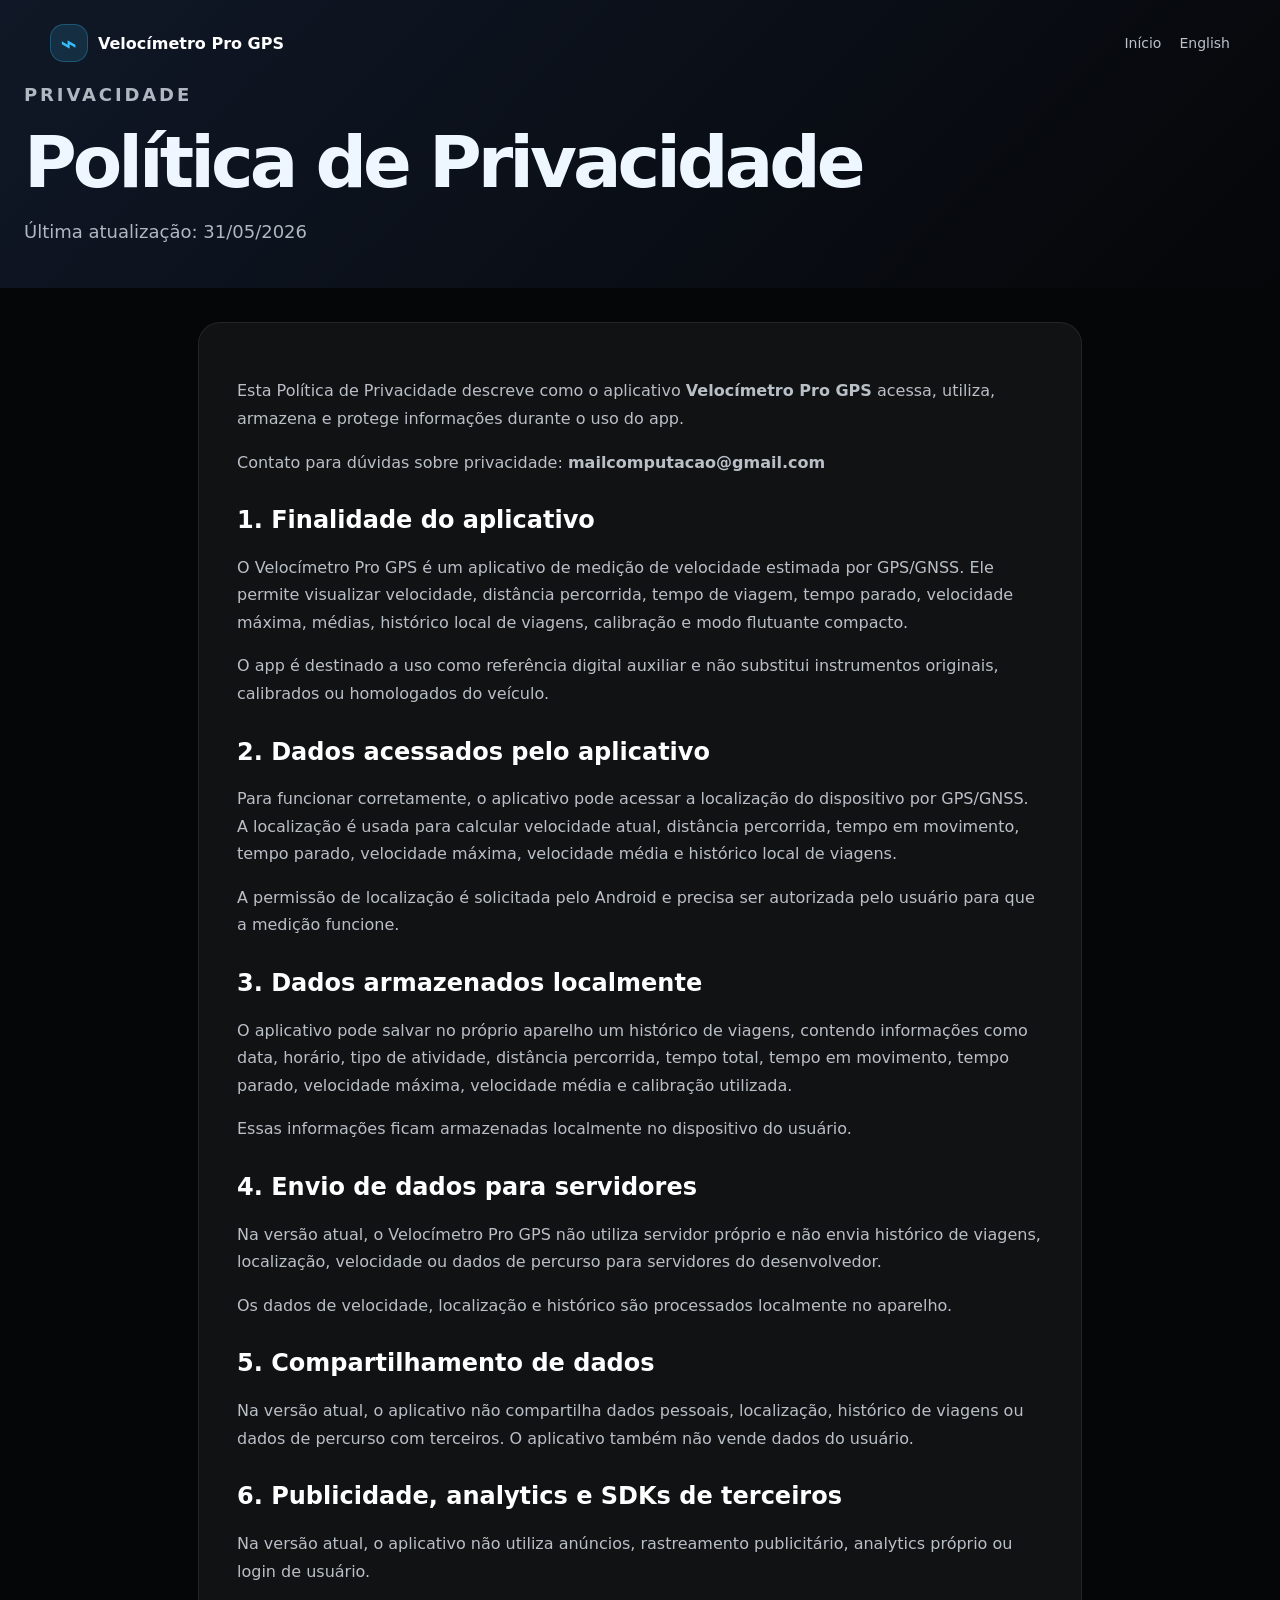
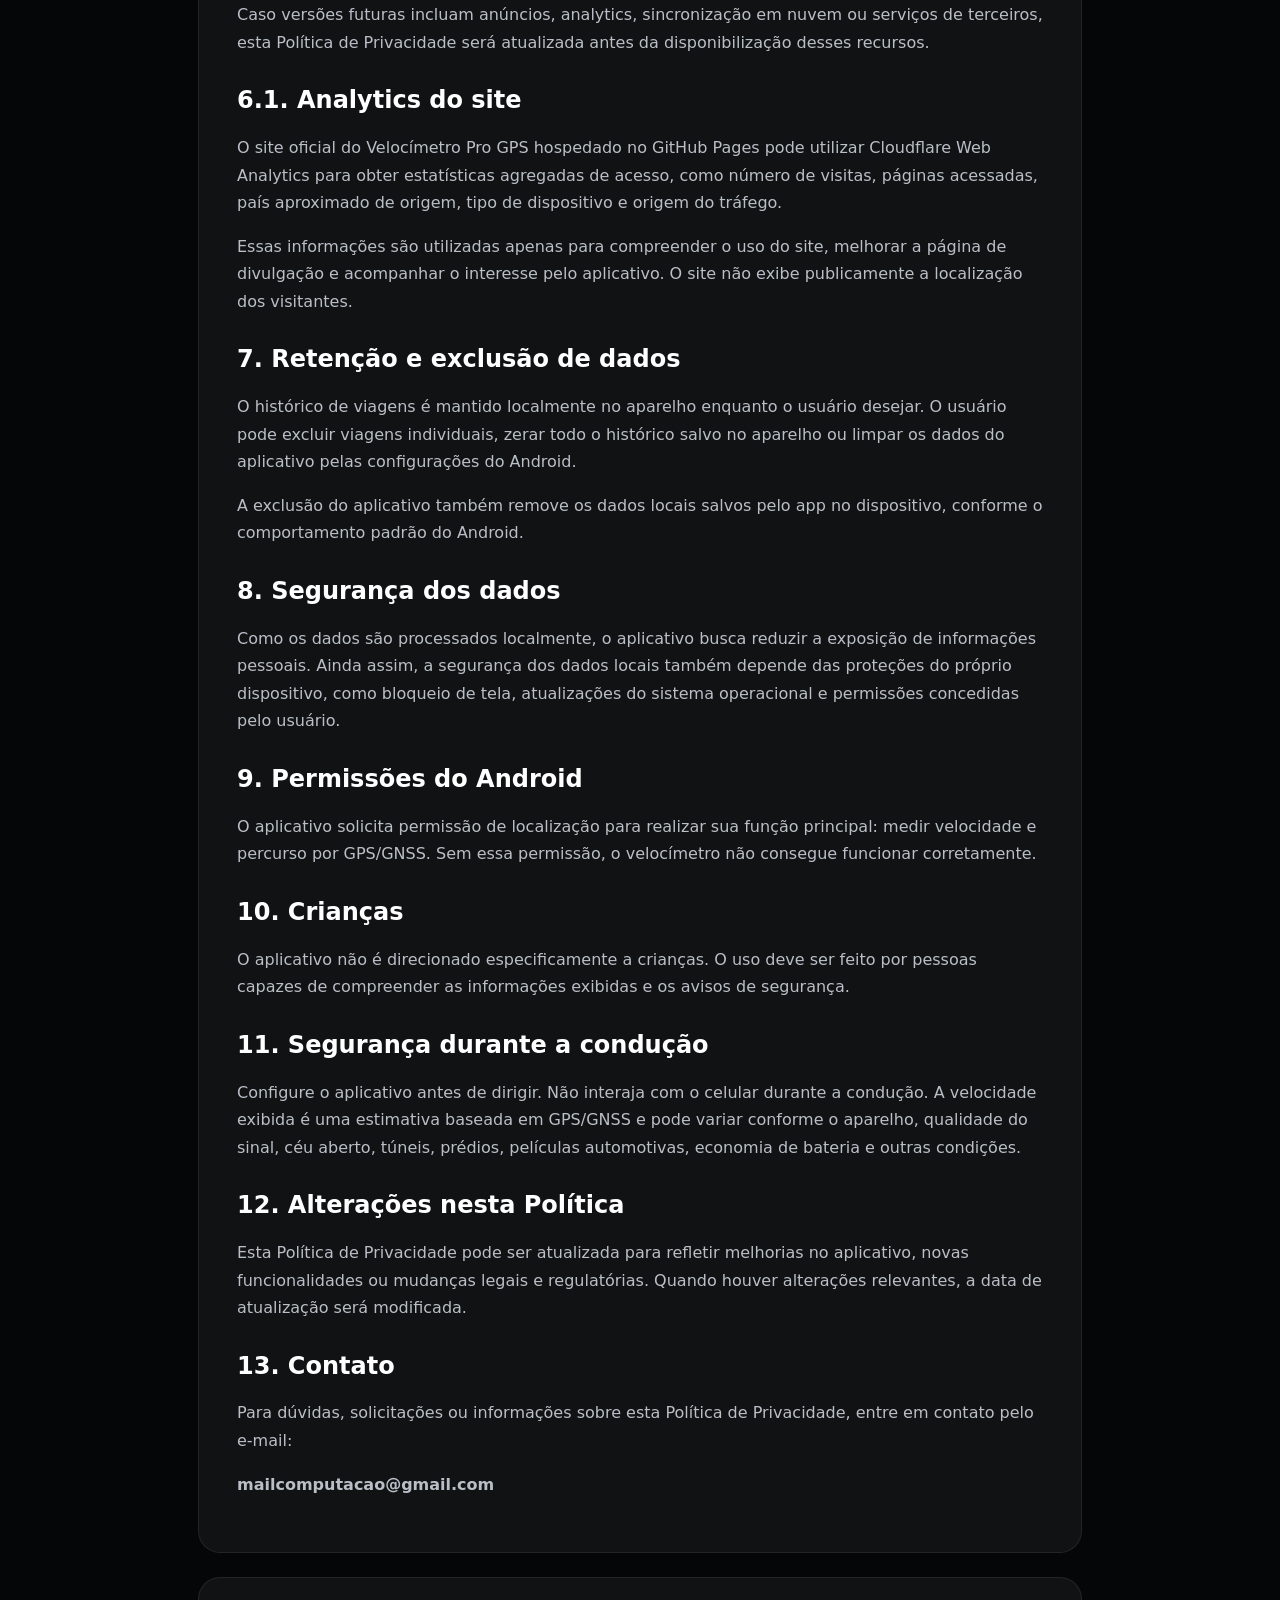
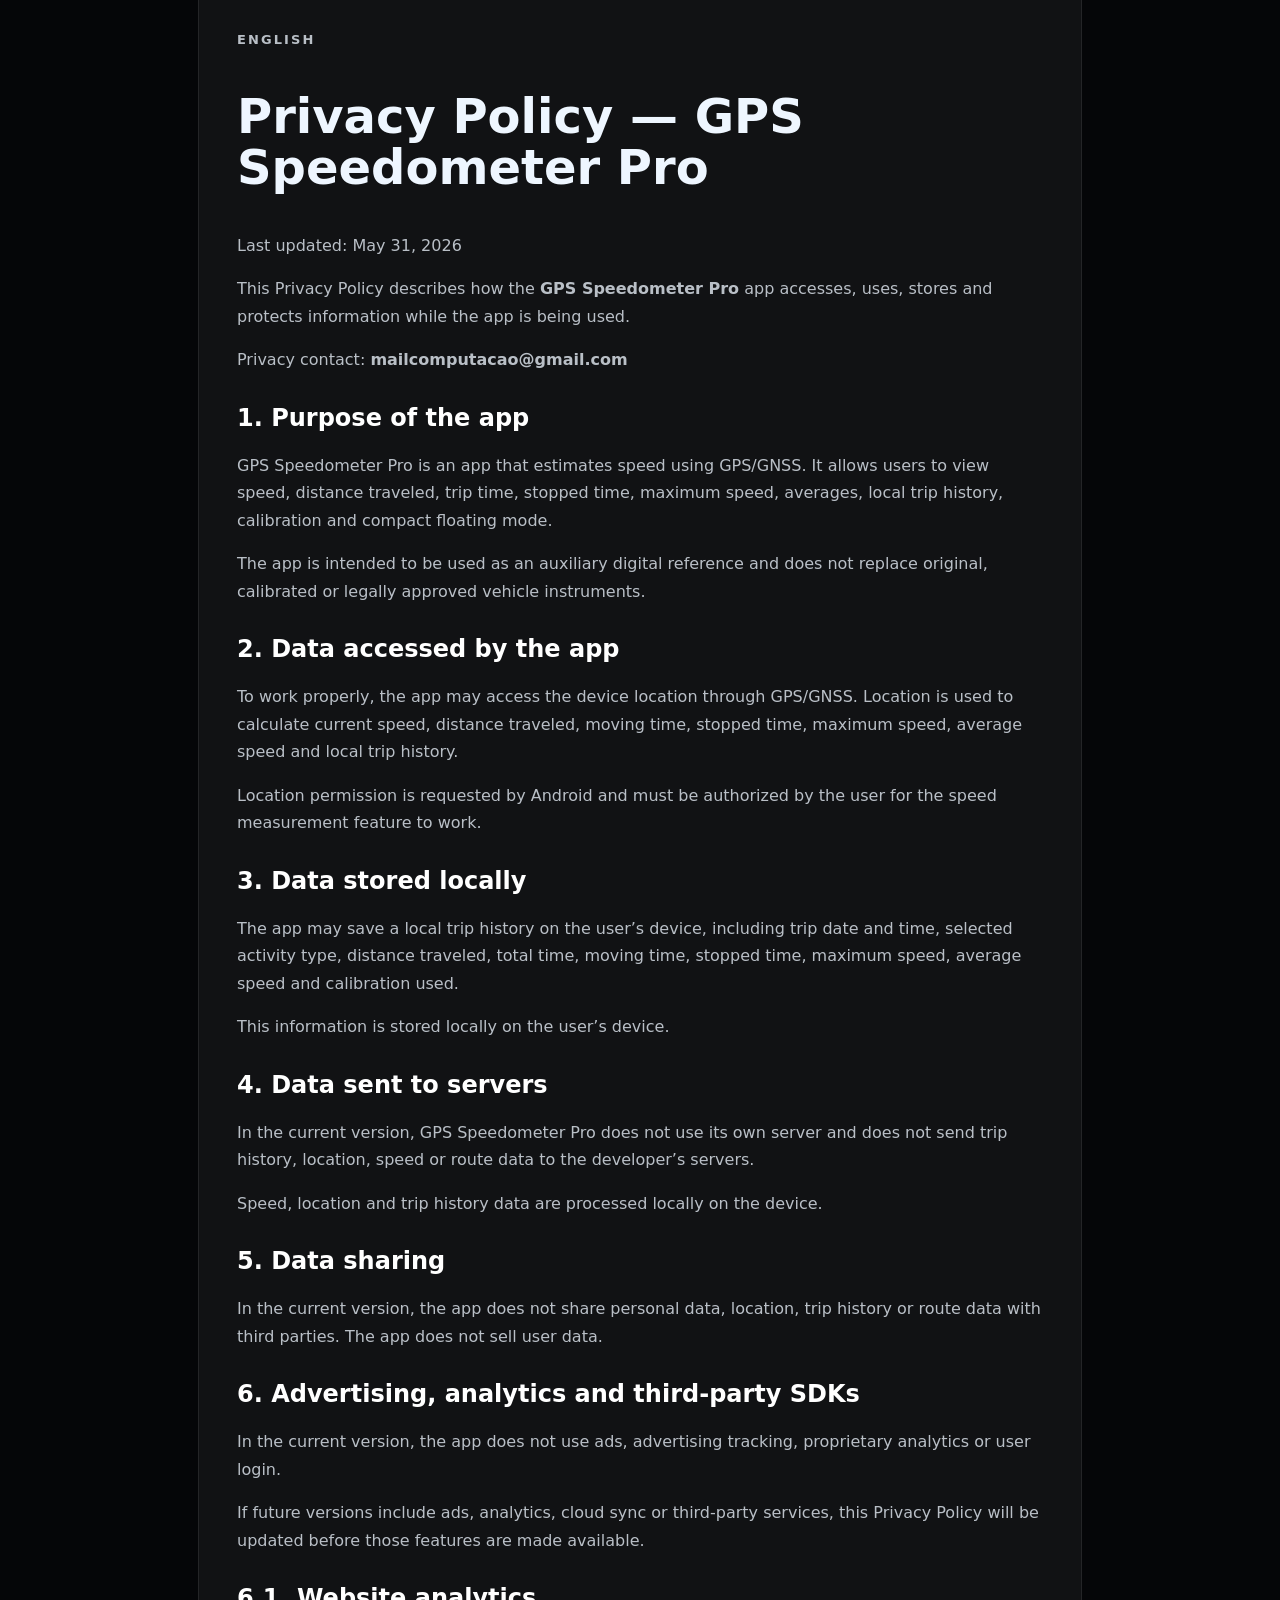
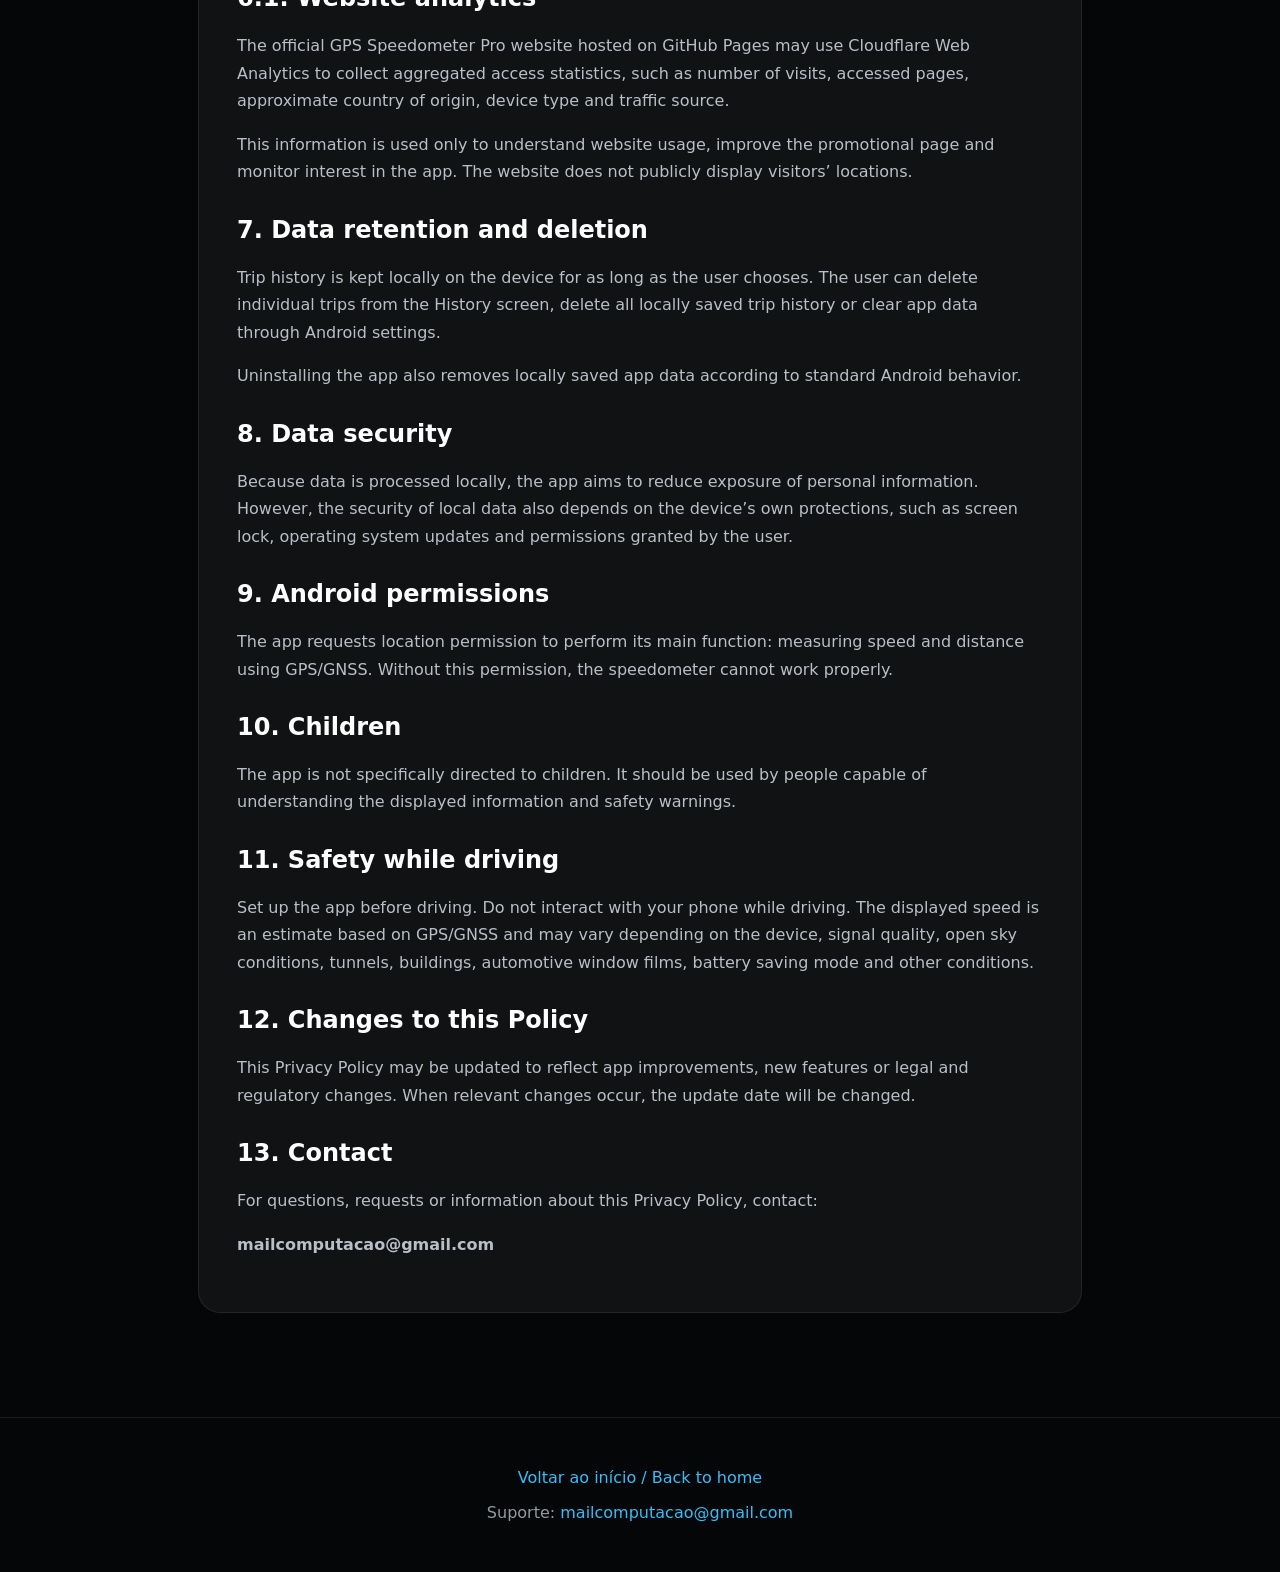
==== commit 36924210: "Add Cloudflare Web Analytics ajuste" ====
--- a/privacy.html
+++ b/privacy.html
@@ -42,9 +42,9 @@
       <h2>4. Data sent to servers</h2><p>In the current version, GPS Speedometer Pro does not use its own server and does not send trip history, location, speed or route data to the developer’s servers.</p><p>Speed, location and trip history data are processed locally on the device.</p>
       <h2>5. Data sharing</h2><p>In the current version, the app does not share personal data, location, trip history or route data with third parties. The app does not sell user data.</p>
       <h2>6. Advertising, analytics and third-party SDKs</h2><p>In the current version, the app does not use ads, advertising tracking, proprietary analytics or user login.</p><p>If future versions include ads, analytics, cloud sync or third-party services, this Privacy Policy will be updated before those features are made available.</p>
-      <h2>6.1. Analytics do site</h2>
-      <p>O site oficial do Velocímetro Pro GPS hospedado no GitHub Pages pode utilizar Cloudflare Web Analytics para obter estatísticas agregadas de acesso, como número de visitas, páginas acessadas, país aproximado de origem, tipo de dispositivo e origem do tráfego.</p>
-      <p>Essas informações são utilizadas apenas para compreender o uso do site, melhorar a página de divulgação e acompanhar o interesse pelo aplicativo. O site não exibe publicamente a localização dos visitantes.</p>
+      <h2>6.1. Website analytics</h2>
+      <p>The official GPS Speedometer Pro website hosted on GitHub Pages may use Cloudflare Web Analytics to collect aggregated access statistics, such as number of visits, accessed pages, approximate country of origin, device type and traffic source.</p>
+      <p>This information is used only to understand website usage, improve the promotional page and monitor interest in the app. The website does not publicly display visitors’ locations.</p>
       <h2>7. Data retention and deletion</h2><p>Trip history is kept locally on the device for as long as the user chooses. The user can delete individual trips from the History screen, delete all locally saved trip history or clear app data through Android settings.</p><p>Uninstalling the app also removes locally saved app data according to standard Android behavior.</p>
       <h2>8. Data security</h2><p>Because data is processed locally, the app aims to reduce exposure of personal information. However, the security of local data also depends on the device’s own protections, such as screen lock, operating system updates and permissions granted by the user.</p>
       <h2>9. Android permissions</h2><p>The app requests location permission to perform its main function: measuring speed and distance using GPS/GNSS. Without this permission, the speedometer cannot work properly.</p>
